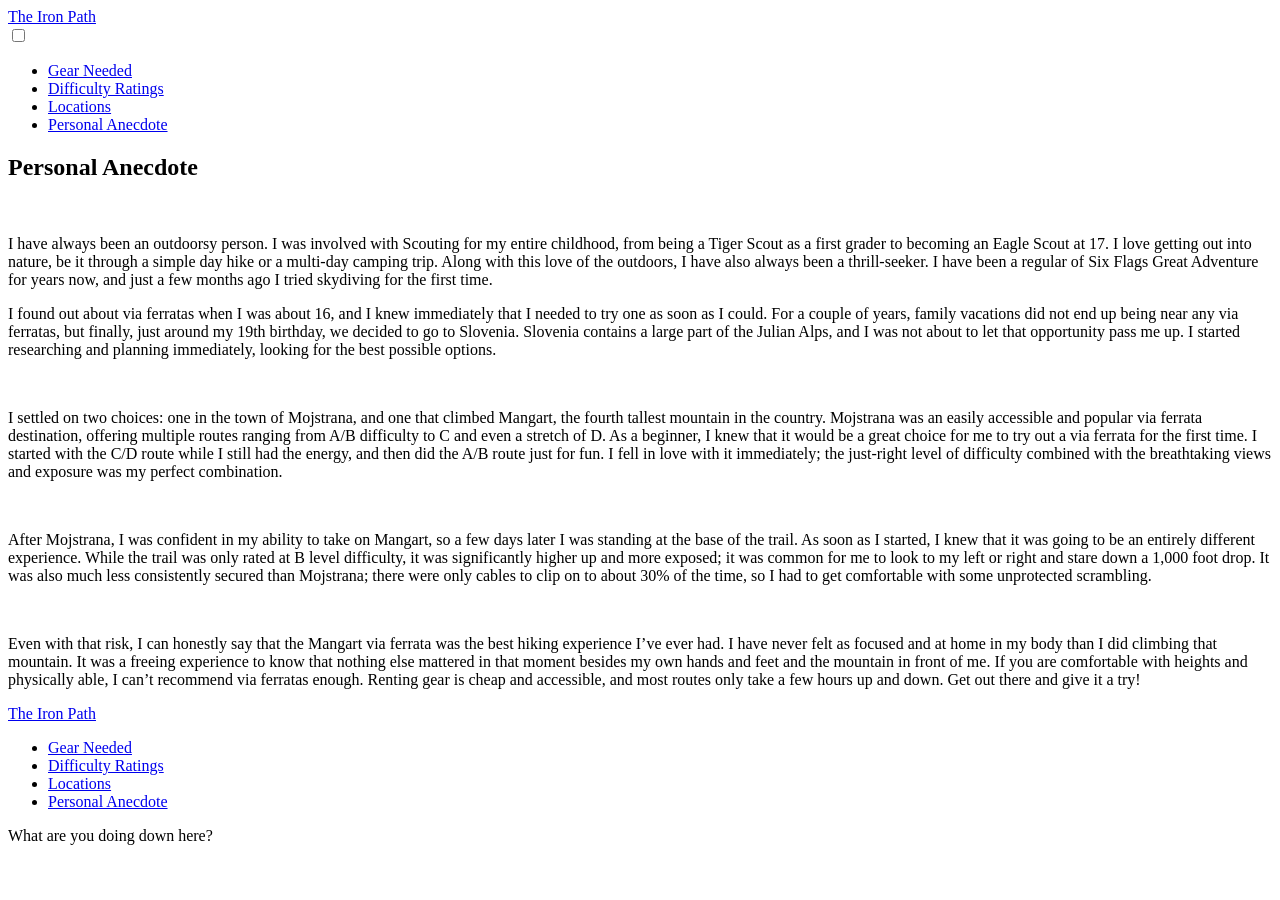
==== anecdote.html @ f0d3628f "Changed Class names to BEM Removed unnecessary id attributes and changed all class names to BEM." ====
<!doctype html>
<html lang="en">
  <head>
    <meta charset="utf-8" />
    <meta name="viewport" content="width=device-width,initial-scale=1" />
    <title>Personal Anecdote</title>

    <!-- Normalize -->
    <link rel="stylesheet" href="css/normalize.css" />

    <!-- Main Stylesheet -->
    <link rel="stylesheet" href="css/main.css" />
  </head>
</html>
<body>
    <!-- Header -->
    <header class="header">
      <!-- Home Anchor -->
      <div class="header__brand">
        <a class="header__brand__logo" href="index.html">The Iron Path</a>
      </div>

      <!-- Hamburger dropdown -->
      <nav class="header__nav" aria-label="header-menu">
        <input
          type="checkbox"
          id="hamburger-toggle"
          class="header__nav__toggle-input"
        />

        <ul class="header__nav__links header__nav__links--hamburger">
          <li><a class="header__nav__link header__nav__link--light" href="gear.html">Gear Needed</a></li>
          <li><a class="header__nav__link header__nav__link--light" href="difficulty.html">Difficulty Ratings</a></li>
          <li><a class="header__nav__link header__nav__link--light" href="locations.html">Locations</a></li>
          <li><a class="header__nav__link header__nav__link--light" href="anecdote.html">Personal Anecdote</a></li>
        </ul>

        <label for="hamburger-toggle" class="header__nav__toggle-button"></label>
      </nav>
    </header>
    <!-- End Header -->

    <!-- Main Home Content -->
    <main>
      <!-- Introduction -->
      <section class="introduction-anecdote">
        <h1>Personal Anecdote</h1>
        <img src="" alt="" class="introduction-anecdote__image">
        <p>
          I have always been an outdoorsy person. I was involved with Scouting for my entire childhood, from being a Tiger Scout as a first grader to becoming an Eagle Scout at 17. I love getting out into nature, be it through a simple day hike or a multi-day camping trip. Along with this love of the outdoors, I have also always been a thrill-seeker. I have been a regular of Six Flags Great Adventure for years now, and just a few months ago I tried skydiving for the first time.
        </p>
      </section>

      <!-- Anecdote -->
      <section class="anecdote">
        <p>I found out about via ferratas when I was about 16, and I knew immediately that I needed to try one as soon as I could. For a couple of years, family vacations did not end up being near any via ferratas, but finally, just around my 19th birthday, we decided to go to Slovenia. Slovenia contains a large part of the Julian Alps, and I was not about to let that opportunity pass me up. I started researching and planning immediately, looking for the best possible options.</p>

        <div class="anecdote__section">
          <img src="" alt="" class="anecdote__section__image">
          <p>I settled on two choices: one in the town of Mojstrana, and one that climbed Mangart, the fourth tallest mountain in the country. Mojstrana was an easily accessible and popular via ferrata destination, offering multiple routes ranging from A/B difficulty to C and even a stretch of D. As a beginner, I knew that it would be a great choice for me to try out a via ferrata for the first time. I started with the C/D route while I still had the energy, and then did the A/B route just for fun. I fell in love with it immediately; the just-right level of difficulty combined with the breathtaking views and exposure was my perfect combination.</p>
        </div>

        <div class="anecdote__section">
          <img src="" alt="" class="anecdote__section__image">
          <p>After Mojstrana, I was confident in my ability to take on Mangart, so a few days later I was standing at the base of the trail. As soon as I started, I knew that it was going to be an entirely different experience. While the trail was only rated at B level difficulty, it was significantly higher up and more exposed; it was common for me to look to my left or right and stare down a 1,000 foot drop. It was also much less consistently secured than Mojstrana; there were only cables to clip on to about 30% of the time, so I had to get comfortable with some unprotected scrambling.</p>
        </div>

        <div class="anecdote__section">
          <img src="" alt="" class="anecdote__section__image">
          <p>Even with that risk, I can honestly say that the Mangart via ferrata was the best hiking experience I’ve ever had. I have never felt as focused and at home in my body than I did climbing that mountain. It was a freeing experience to know that nothing else mattered in that moment besides my own hands and feet and the mountain in front of me. If you are comfortable with heights and physically able, I can’t recommend via ferratas enough. Renting gear is cheap and accessible, and most routes only take a few hours up and down. Get out there and give it a try!</p>
        </div>
      </section>
    </main>

    <!-- Footer -->
    <footer class="footer">
      <div class="footer__left">
        <!-- Home Anchor -->
        <div class="footer__brand">
          <a class="footer__brand__logo" href="index.html">The Iron Path</a>
        </div>
      </div>

      <div class="footer__right">
        <!-- Footer navigation -->
        <nav class="footer__nav" aria-label="footer-menu">
          <ul class="footer__nav__links">
            <li><a class="footer__nav__link footer__nav__link--light" href="gear.html">Gear Needed</a></li>
            <li><a class="footer__nav__link footer__nav__link--light" href="difficulty.html">Difficulty Ratings</a></li>
            <li><a class="footer__nav__link footer__nav__link--light" href="locations.html">Locations</a></li>
            <li><a class="footer__nav__link footer__nav__link--light" href="anecdote.html">Personal Anecdote</a></li>
          </ul>
        </nav>
      </div>

      <div class="footer__easteregg">
        <p class="footer__easteregg--text">What are you doing down here?</p>
      </div>
    </footer>
    <!-- End Footer -->
  </body>
</html>
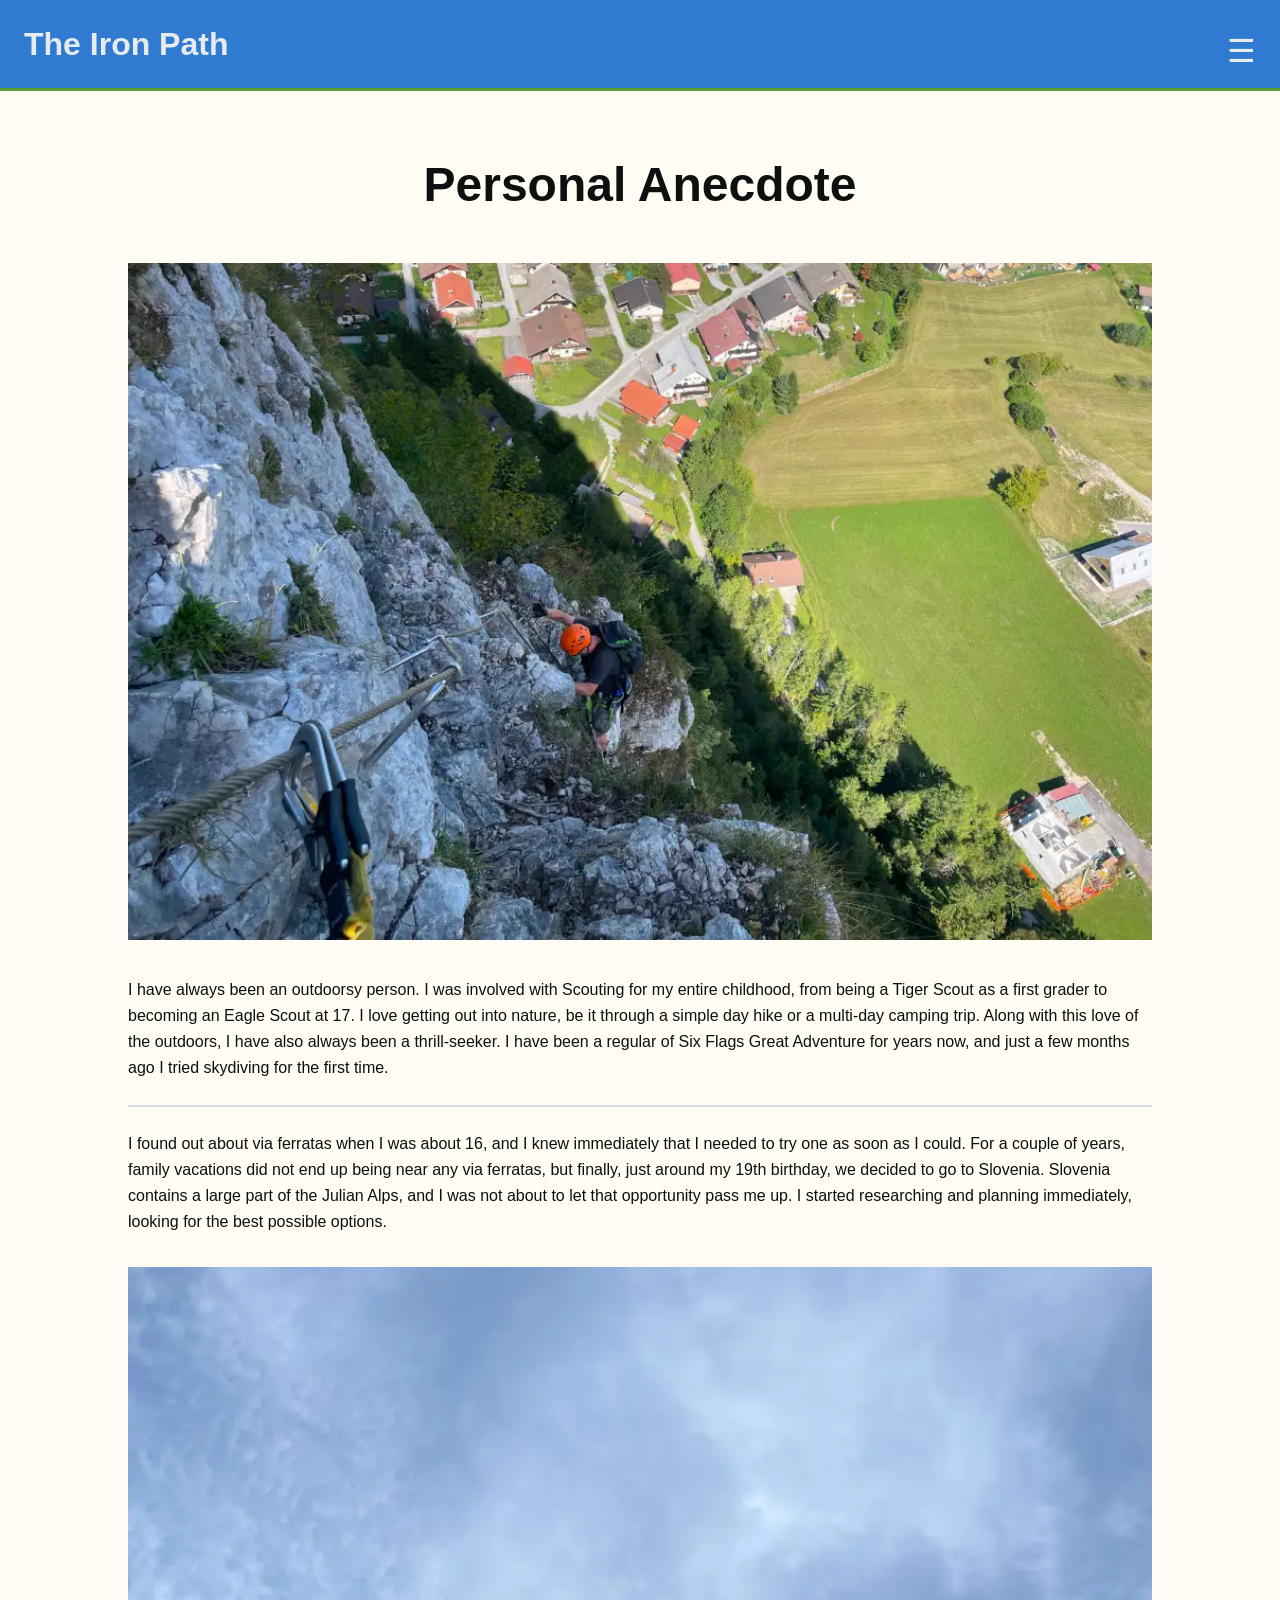
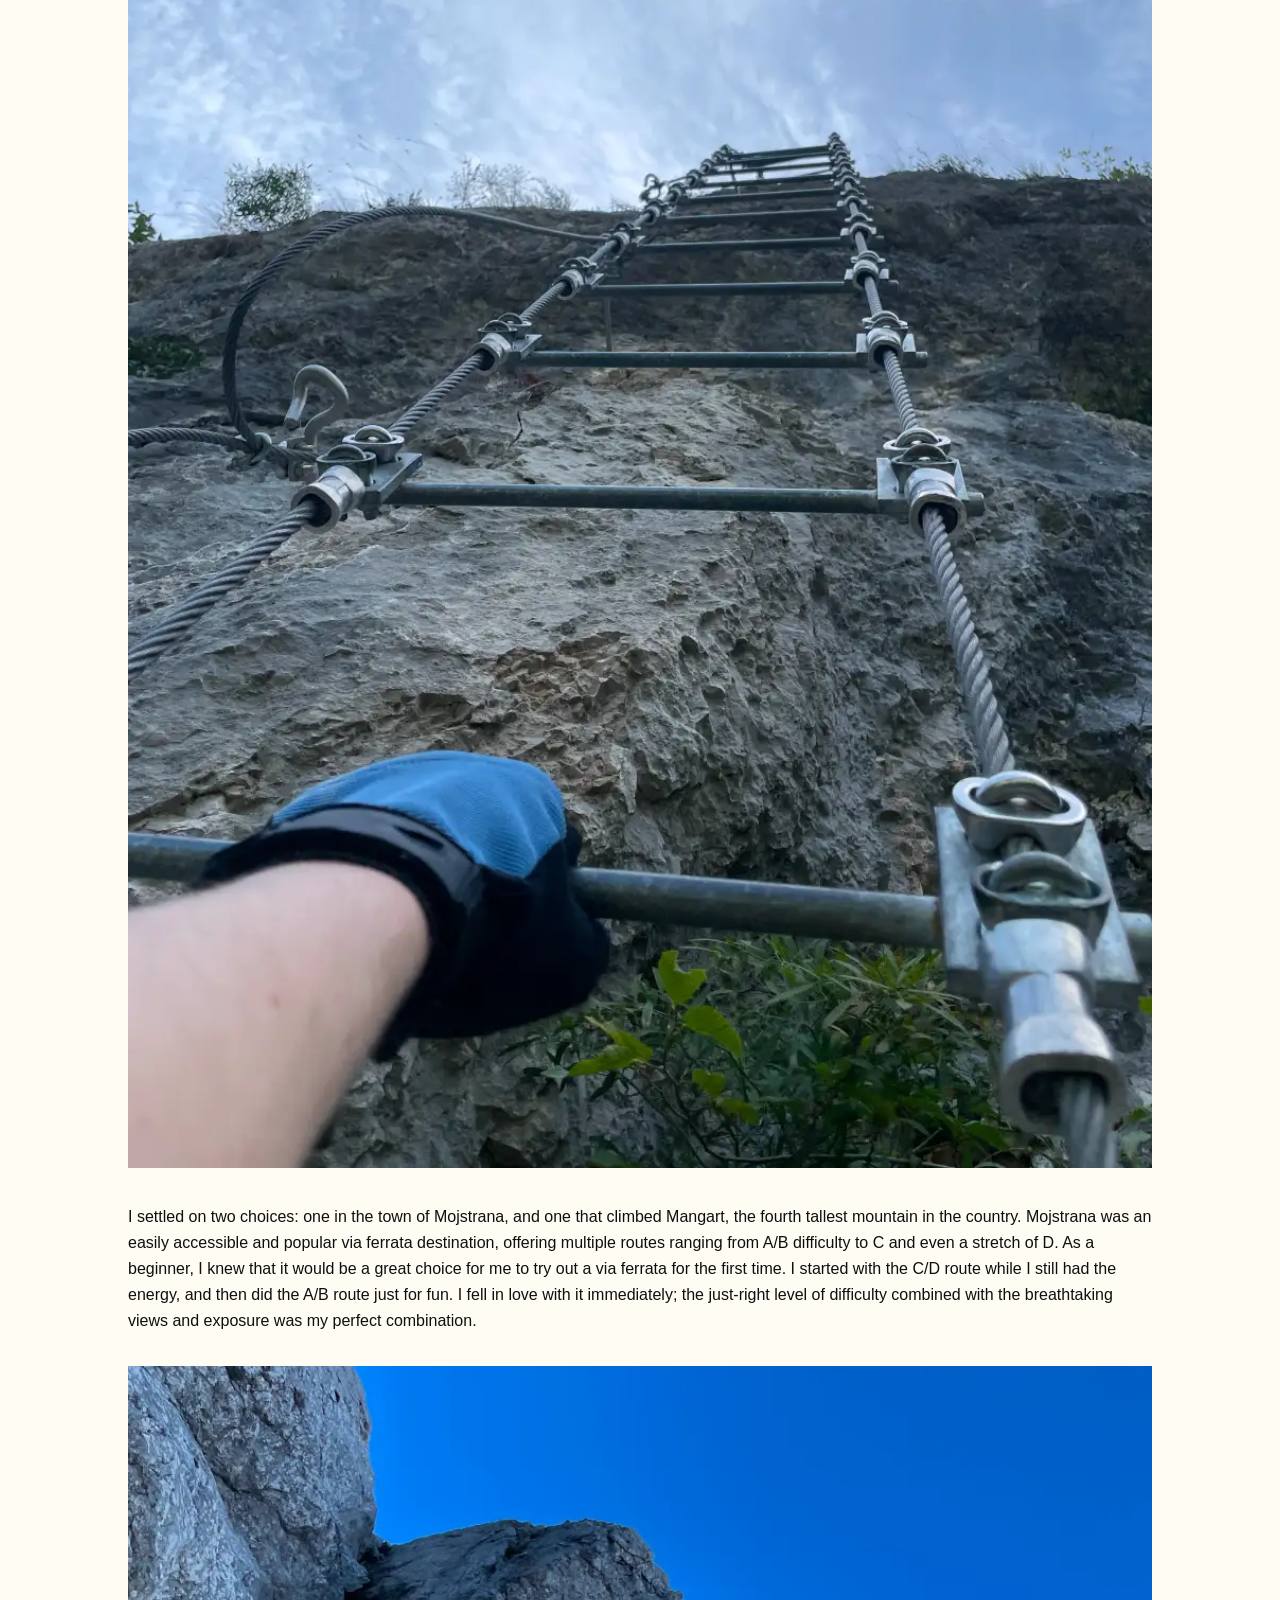
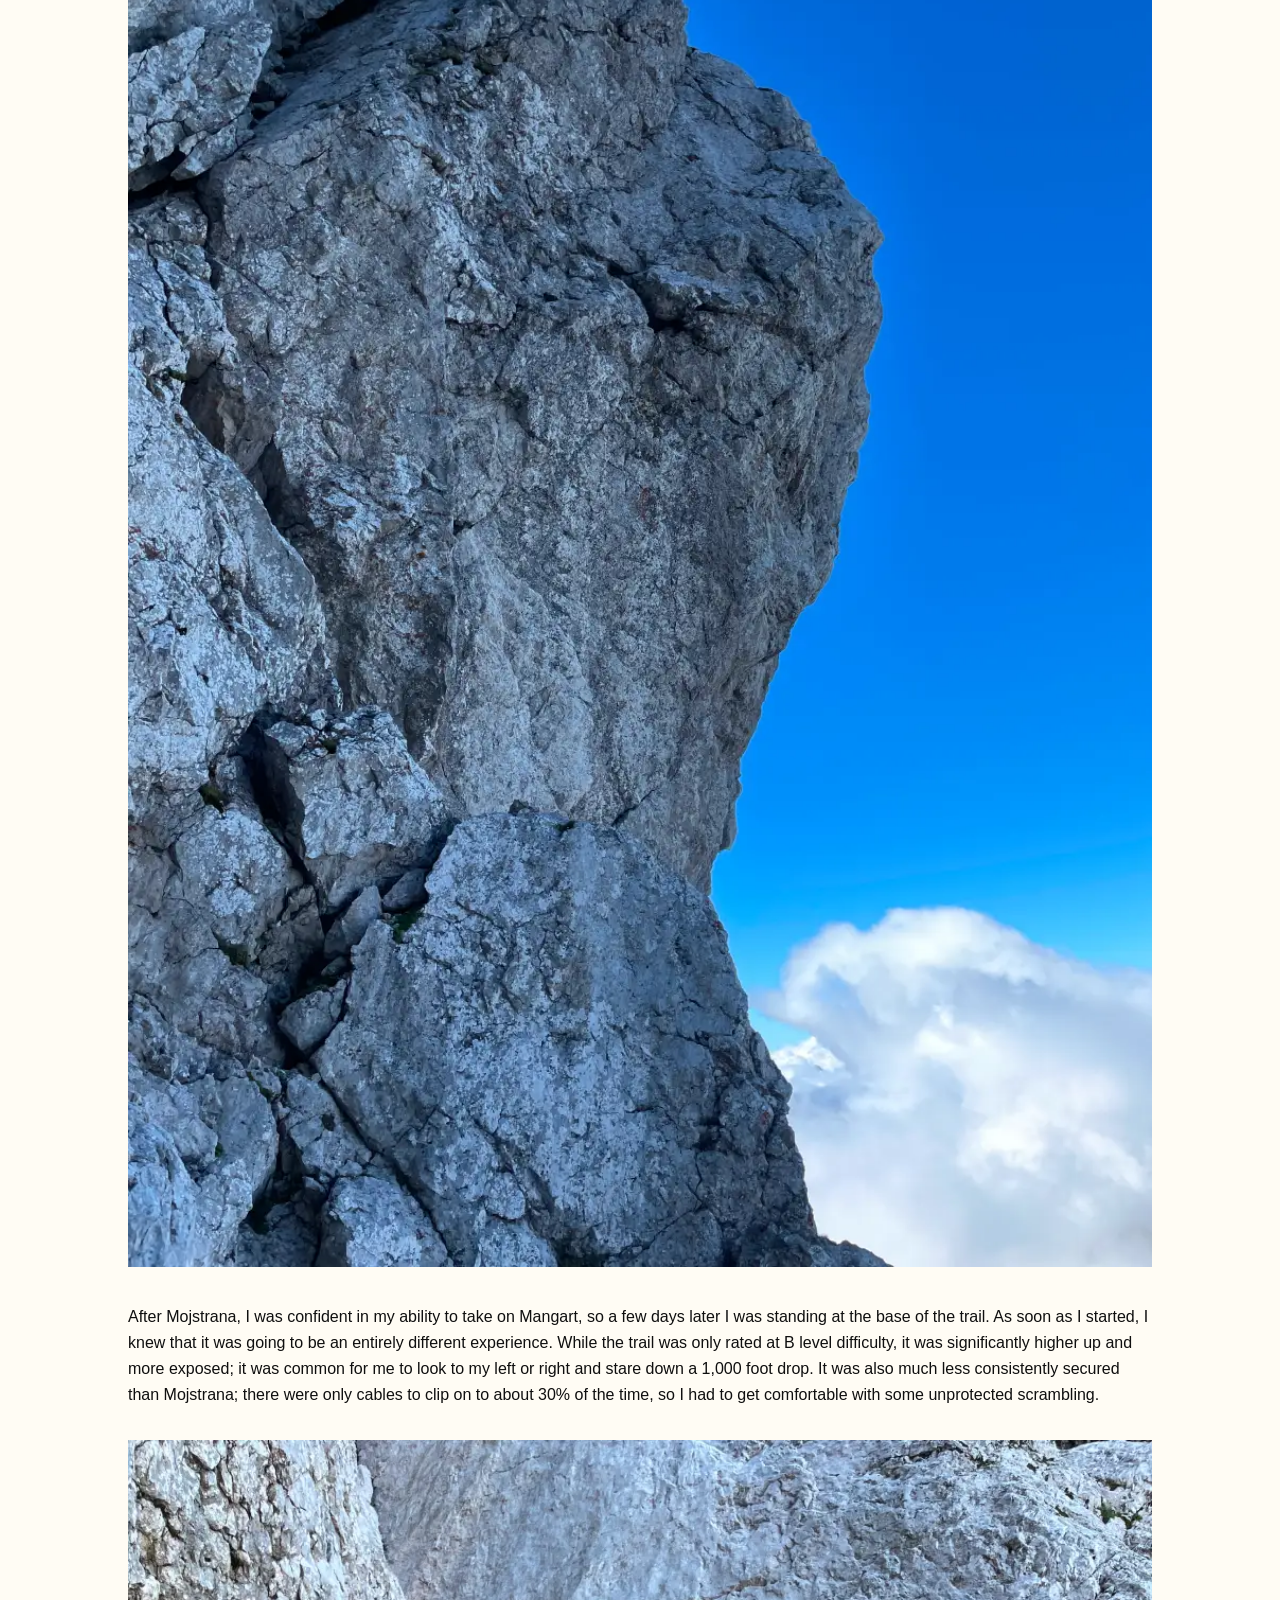
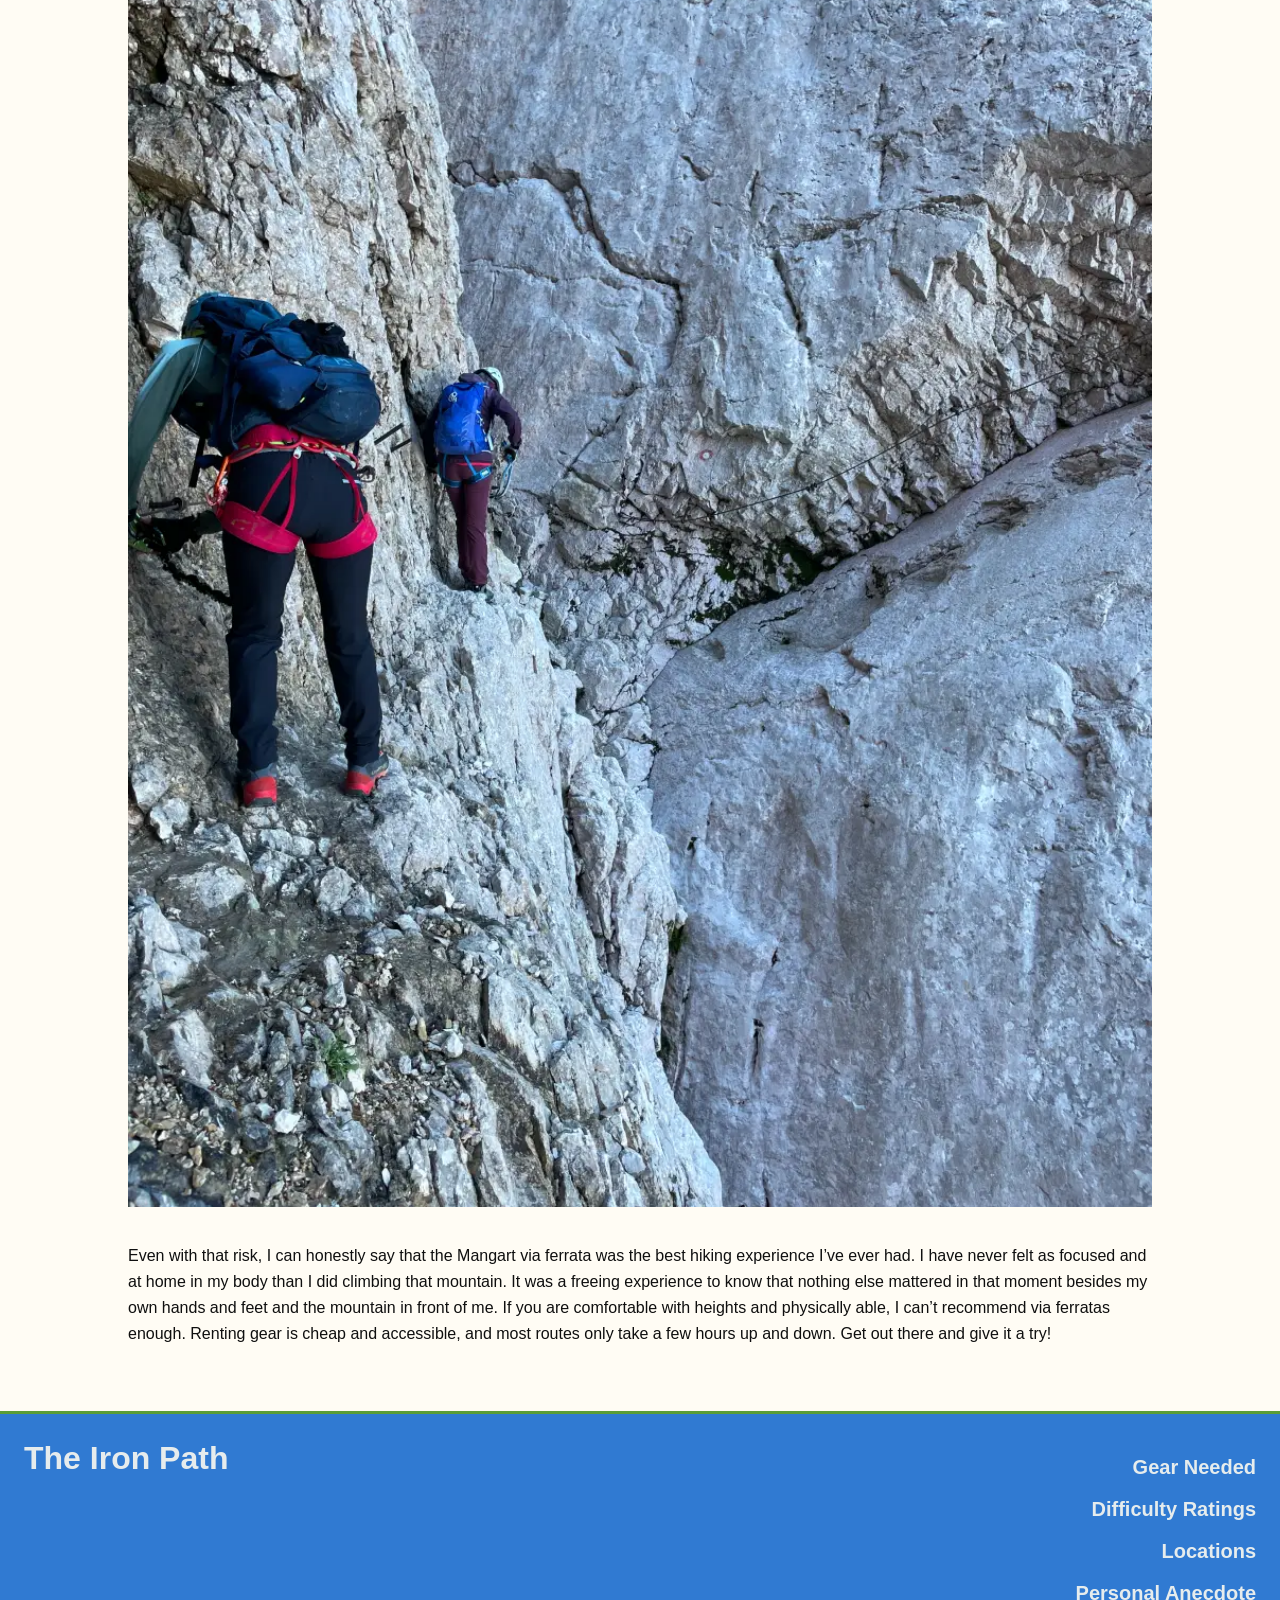
==== commit b1f636ca: "Styled and Added Images to Personal Anecdote Page Added all images and styling to personal anecdote " ====
--- a/anecdote.html
+++ b/anecdote.html
@@ -12,7 +12,7 @@
     <link rel="stylesheet" href="css/main.css" />
   </head>
 </html>
-<body>
+  <body>
     <!-- Header -->
     <header class="header">
       <!-- Home Anchor -->
@@ -27,15 +27,14 @@
           id="hamburger-toggle"
           class="header__nav__toggle-input"
         />
+        <label for="hamburger-toggle" class="header__nav__toggle-button"></label>
 
-        <ul class="header__nav__links header__nav__links--hamburger">
-          <li><a class="header__nav__link header__nav__link--light" href="gear.html">Gear Needed</a></li>
-          <li><a class="header__nav__link header__nav__link--light" href="difficulty.html">Difficulty Ratings</a></li>
-          <li><a class="header__nav__link header__nav__link--light" href="locations.html">Locations</a></li>
-          <li><a class="header__nav__link header__nav__link--light" href="anecdote.html">Personal Anecdote</a></li>
+        <ul class="header__nav__links nav__links">
+          <li><a class="header__nav__link nav__link" href="gear.html">Gear Needed</a></li>
+          <li><a class="header__nav__link nav__link" href="difficulty.html">Difficulty Ratings</a></li>
+          <li><a class="header__nav__link nav__link" href="locations.html">Locations</a></li>
+          <li><a class="header__nav__link nav__link" href="anecdote.html">Personal Anecdote</a></li>
         </ul>
-
-        <label for="hamburger-toggle" class="header__nav__toggle-button"></label>
       </nav>
     </header>
     <!-- End Header -->
@@ -45,7 +44,7 @@
       <!-- Introduction -->
       <section class="introduction-anecdote">
         <h1>Personal Anecdote</h1>
-        <img src="" alt="" class="introduction-anecdote__image">
+        <img src="images/anecdote/anecdote-1-mobile.webp" alt="Top-down view of a man scrambling up a via ferrata" class="introduction-anecdote__image">
         <p>
           I have always been an outdoorsy person. I was involved with Scouting for my entire childhood, from being a Tiger Scout as a first grader to becoming an Eagle Scout at 17. I love getting out into nature, be it through a simple day hike or a multi-day camping trip. Along with this love of the outdoors, I have also always been a thrill-seeker. I have been a regular of Six Flags Great Adventure for years now, and just a few months ago I tried skydiving for the first time.
         </p>
@@ -56,17 +55,17 @@
         <p>I found out about via ferratas when I was about 16, and I knew immediately that I needed to try one as soon as I could. For a couple of years, family vacations did not end up being near any via ferratas, but finally, just around my 19th birthday, we decided to go to Slovenia. Slovenia contains a large part of the Julian Alps, and I was not about to let that opportunity pass me up. I started researching and planning immediately, looking for the best possible options.</p>
 
         <div class="anecdote__section">
-          <img src="" alt="" class="anecdote__section__image">
+          <img src="images/anecdote/anecdote-2-mobile.webp" alt="POV view looking up a ladder on a cliff" class="anecdote__section__image">
           <p>I settled on two choices: one in the town of Mojstrana, and one that climbed Mangart, the fourth tallest mountain in the country. Mojstrana was an easily accessible and popular via ferrata destination, offering multiple routes ranging from A/B difficulty to C and even a stretch of D. As a beginner, I knew that it would be a great choice for me to try out a via ferrata for the first time. I started with the C/D route while I still had the energy, and then did the A/B route just for fun. I fell in love with it immediately; the just-right level of difficulty combined with the breathtaking views and exposure was my perfect combination.</p>
         </div>
 
         <div class="anecdote__section">
-          <img src="" alt="" class="anecdote__section__image">
+          <img src="images/anecdote/anecdote-3-mobile.webp" alt="Side view of large monolith rock feature" class="anecdote__section__image">
           <p>After Mojstrana, I was confident in my ability to take on Mangart, so a few days later I was standing at the base of the trail. As soon as I started, I knew that it was going to be an entirely different experience. While the trail was only rated at B level difficulty, it was significantly higher up and more exposed; it was common for me to look to my left or right and stare down a 1,000 foot drop. It was also much less consistently secured than Mojstrana; there were only cables to clip on to about 30% of the time, so I had to get comfortable with some unprotected scrambling.</p>
         </div>
 
         <div class="anecdote__section">
-          <img src="" alt="" class="anecdote__section__image">
+          <img src="images/anecdote/anecdote-4-mobile.webp" alt="Two climbers traversing a narrow ledge" class="anecdote__section__image">
           <p>Even with that risk, I can honestly say that the Mangart via ferrata was the best hiking experience I’ve ever had. I have never felt as focused and at home in my body than I did climbing that mountain. It was a freeing experience to know that nothing else mattered in that moment besides my own hands and feet and the mountain in front of me. If you are comfortable with heights and physically able, I can’t recommend via ferratas enough. Renting gear is cheap and accessible, and most routes only take a few hours up and down. Get out there and give it a try!</p>
         </div>
       </section>
@@ -84,17 +83,13 @@
       <div class="footer__right">
         <!-- Footer navigation -->
         <nav class="footer__nav" aria-label="footer-menu">
-          <ul class="footer__nav__links">
-            <li><a class="footer__nav__link footer__nav__link--light" href="gear.html">Gear Needed</a></li>
-            <li><a class="footer__nav__link footer__nav__link--light" href="difficulty.html">Difficulty Ratings</a></li>
-            <li><a class="footer__nav__link footer__nav__link--light" href="locations.html">Locations</a></li>
-            <li><a class="footer__nav__link footer__nav__link--light" href="anecdote.html">Personal Anecdote</a></li>
+          <ul class="footer__nav__links nav__links">
+            <li><a class="footer__nav__link nav__link" href="gear.html">Gear Needed</a></li>
+            <li><a class="footer__nav__link nav__link" href="difficulty.html">Difficulty Ratings</a></li>
+            <li><a class="footer__nav__link nav__link" href="locations.html">Locations</a></li>
+            <li><a class="footer__nav__link nav__link" href="anecdote.html">Personal Anecdote</a></li>
           </ul>
         </nav>
-      </div>
-
-      <div class="footer__easteregg">
-        <p class="footer__easteregg--text">What are you doing down here?</p>
       </div>
     </footer>
     <!-- End Footer -->
--- a/css/main.css
+++ b/css/main.css
@@ -0,0 +1,647 @@
+/**/
+/**/
+/**/
+/**/
+/* ============= TABLE OF CONTENTS ============= */
+/* 01. CSS VARIABLES (COLORS, SPACING, SIZING) */
+/* 02. FONT FACES */
+/* 03. BASE STYLES (BODY, MAIN, LAYOUT) */
+/* 04. TYPOGRAPHY (HEADINGS, TEXT, LABELS) */
+/* 05. BUTTONS AND INTERACTIVE ELEMENTS */
+/* 06. HEADER AND FOOTER */
+/* 07. HOME PAGE ELEMENTS */
+/* 08. GEAR PAGE ELEMENTS */
+/* 09. DIFFICULTY PAGE ELEMENTS */
+/* 10. LOCATIONS PAGE ELEMENTS */
+/* 11. ANECDOTE PAGE ELEMENTS */
+/* 12. HELPERS */
+/* 13. JS STATES */
+/**/
+
+/* ============= CSS VARIABLES (COLORS, SPACING, SIZING) ============= */
+:root {
+  /* COLORS */
+  --color-warm-off-white: #fffcf4;
+  --color-cool-off-white: #e6eced;
+  --color-off-black: #0f0f0f;
+  --color-dark-grey: #1a1f28;
+  --color-mid-blue-dark: #307ad2;
+  --color-mid-blue-light: #4c91e9;
+  --color-light-blue-dark: #4f91d7;
+  --color-light-blue-light: #66a0e3;
+  --color-green-dark: #5a9d37;
+  --color-green-light: #5bc755;
+  --color-grey-dark: #7c8493;
+  --color-grey-light: #9ca3af;
+  --color-light-grey-dark: #d4d9e4;
+  --color-light-grey-light: #cbd1dd;
+
+  --color-background: var(--color-warm-off-white);
+  --color-text-primary: var(--color-off-black);
+  --color-text-secondary: var(--color-cool-off-white);
+  --color-accent-1: var(--color-mid-blue-dark);
+  --color-accent-1-light: var(--color-light-blue-dark);
+  --color-accent-2: var(--color-green-dark);
+  --color-accent-3: var(--color-grey-dark);
+  --color-accent-3-light: var(--color-light-grey-dark);
+
+  /* FONT FAMILIES */
+  --font-family-body: "Aleo", sans-serif;
+  --font-family-headings: "Montserrat", sans-serif;
+
+  /* FONT SIZES*/
+  --font-xsm: 0.75rem;
+  --font-sm: 0.875rem;
+  --font-med: 1rem;
+  --font-lrg: 1.25rem;
+  --font-xlrg: 1.5rem;
+  --font-2xlrg: 2rem;
+  --font-3xlrg: 2.5rem;
+
+  /* SPACING SYSTEM*/
+  --space-2xsm: 0.25rem;
+  --space-xsm: 0.5rem;
+  --space-sm: 0.75rem;
+  --space-med: 1rem;
+  --space-lrg: 1.5rem;
+  --space-xlrg: 2rem;
+  --space-2xlrg: 3rem;
+  --space-section: 4rem;
+
+  /* BORDER RADIUS (rounded corners) */
+  --radius-sm: 0.25rem;
+  --radius-med: 0.5rem;
+  --radius-lrg: 0.75rem;
+  --radius-xlrg: 1rem;
+
+  /* BORDER WIDTHS */
+  --border-thin: 1px;
+  --border-med: 2px;
+  --border-thick: 3px;
+
+  /* COMPONENT SIZING */
+  --layout-max-width: 80vw;
+  --width-nav-min: 128px;
+  --width-hamburger-min: 200px;
+  --hero-height-mobile: 570px;
+  --hero-height-tablet: 620px;
+  --hero-height-desktop: 700px;
+  --learn-more__tile-min-height: 280px;
+}
+
+/* ============= FONT FACES ============= */
+@font-face {
+  font-family: "Aleo";
+  src: url("../fonts/Aleo/Aleo-VariableFont_wght.ttf") format("truetype");
+  font-weight: 100 900;
+}
+
+@font-face {
+  font-family: "Montserrat";
+  src: url("../fonts/Montserrat/Montserrat-VariableFont_wght.ttf")
+    format("truetype");
+  font-weight: 100 900;
+}
+
+/* ============= BASE STYLES (BODY, MAIN, LAYOUT) ============= */
+*,
+*::before,
+*::after {
+  box-sizing: border-box;
+}
+
+body {
+  margin: 0;
+  padding: 0;
+
+  overflow-x: hidden;
+
+  background-color: var(--color-background);
+
+  transition: background-color 0.25s ease-in-out;
+}
+
+main {
+  max-width: var(--layout-max-width);
+  margin: 0 auto;
+}
+
+section {
+  margin-bottom: var(--space-section);
+}
+
+/* ============= TYPOGRAPHY (HEADINGS, TEXT, LABELS) ============= */
+p,
+a,
+label {
+  font-family: var(--font-family-body);
+  font-size: var(--font-med);
+  font-weight: 400;
+  line-height: 1.625rem;
+
+  color: var(--color-text-primary);
+}
+
+h1,
+h2,
+h3,
+h4,
+h5,
+h6 {
+  font-family: var(--font-family-headings);
+  line-height: 1.25;
+  text-align: center;
+
+  color: var(--color-text-primary);
+}
+
+h1 {
+  font-size: 3rem;
+  margin-top: var(--space-section);
+  margin-bottom: var(--space-2xlrg);
+}
+
+h2 {
+  font-size: 2rem;
+  margin-bottom: var(--space-xlrg);
+  padding-bottom: var(--space-xsm);
+}
+
+h3 {
+  font-size: 1.5rem;
+  margin-bottom: var(--space-sm);
+  padding-bottom: var(--space-2xsm);
+}
+
+p {
+  margin-bottom: 0;
+}
+
+.header__brand__logo,
+.footer__brand__logo {
+  font-size: var(--font-2xlrg);
+  line-height: 1.25;
+  font-weight: 900;
+  text-decoration: none;
+}
+
+.header__brand__logo,
+.footer__nav__link {
+  white-space: nowrap;
+}
+
+.footer__nav__link,
+.header__nav__link {
+  font-weight: 600;
+  font-size: var(--font-lrg);
+}
+
+.underline-green {
+  border-bottom: var(--border-med) solid var(--color-accent-2);
+}
+.underline-blue {
+  border-bottom: var(--border-med) solid var(--color-accent-1);
+}
+
+.learn-more__tile__arrow__icon {
+  font-size: var(--font-2xlrg);
+  color: var(--color-text-secondary);
+}
+
+/* ============= BUTTONS AND INTERACTIVE ELEMENTS ============= */
+
+/* ============= HEADER AND FOOTER ============= */
+
+header,
+footer {
+  background-color: var(--color-accent-1);
+
+  a,
+  li,
+  p {
+    color: var(--color-text-secondary);
+  }
+
+  li {
+    text-align: right;
+    list-style: none;
+  }
+
+  a {
+    text-decoration: none;
+  }
+}
+
+header {
+  display: flex;
+  flex-direction: row;
+  justify-content: space-between;
+  height: fit-content;
+  padding: var(--space-lrg);
+  position: relative;
+
+  border-bottom: var(--border-thick) solid var(--color-accent-2);
+}
+
+.header__nav__toggle-input {
+  display: none;
+}
+
+.header__nav__toggle-button {
+  cursor: pointer;
+  font-size: var(--font-2xlrg);
+  color: var(--color-text-secondary);
+}
+
+.header__nav__toggle-button::before {
+  content: "☰";
+}
+
+.header__nav__toggle-input:checked + .header__nav__toggle-button::before {
+  content: "✕";
+}
+
+.header__nav__links {
+  position: absolute;
+  z-index: 1000;
+  top: 100%;
+  right: 0;
+
+  margin: 0;
+
+  background-color: var(--color-accent-1);
+
+  padding: var(--space-xlrg) var(--space-lrg) var(--space-xlrg)
+    var(--space-2xlrg);
+
+  opacity: 0;
+  visibility: hidden;
+  pointer-events: none;
+
+  transition: 0.25s ease;
+}
+
+.header__nav__toggle-input:checked ~ .header__nav__links {
+  opacity: 1;
+  visibility: visible;
+  pointer-events: auto;
+}
+
+.header__nav {
+  width: 100%;
+  display: flex;
+  justify-content: flex-end;
+  align-items: flex-end;
+}
+
+footer {
+  display: flex;
+  justify-content: space-between;
+  height: fit-content;
+  padding: var(--space-lrg);
+
+  border-top: var(--border-thick) solid var(--color-accent-2);
+}
+
+.footer__nav__links,
+.header__nav__links {
+  display: flex;
+  flex-direction: column;
+  gap: var(--space-med);
+}
+
+/* ============= HOME PAGE ELEMENTS ============= */
+
+/* Hero Section */
+.hero {
+  position: relative;
+  z-index: 100;
+
+  background-image: url(../images/index/hero-mobile.webp);
+  background-size: cover;
+  background-position: center;
+  background-repeat: no-repeat;
+
+  width: 100vw;
+  min-height: var(--hero-height-mobile);
+
+  display: flex;
+  justify-content: center;
+
+  padding: var(--space-xlrg) var(--space-med);
+}
+
+.hero__text {
+  text-shadow: 2px 2px 4px rgba(0, 0, 0, 0.5);
+
+  h1,
+  h3 {
+    color: var(--color-text-secondary);
+  }
+
+  h1 {
+    margin-top: 0;
+    margin-bottom: var(--space-sm);
+  }
+}
+
+/* Introduction Images */
+.introduction-home__text {
+  margin-bottom: var(--space-xlrg);
+}
+
+.introduction-home__images {
+  display: grid;
+  grid-template-columns: repeat(2, auto);
+  grid-template-rows: repeat(2, auto);
+  gap: var(--space-med);
+}
+
+.introduction-home__image {
+  width: 100%;
+  height: 100%;
+  object-fit: cover;
+}
+
+.introduction-home__image--tall {
+  grid-row: span 2;
+}
+
+.introduction-home__image--square {
+  aspect-ratio: 1 / 1;
+}
+
+/* Learn More Tiles */
+.learn-more__grid {
+  display: grid;
+  grid-template-rows: repeat(4, auto);
+  gap: var(--space-xlrg);
+}
+
+.learn-more__tile {
+  display: grid;
+  grid-template-columns: 80% 20%;
+  border-style: solid;
+  border-width: var(--border-med);
+  min-height: var(--learn-more__tile-min-height);
+
+  position: relative;
+  background-size: cover;
+  background-position: center;
+  background-repeat: no-repeat;
+}
+
+.learn-more__tile::before {
+  content: "";
+  position: absolute;
+  inset: 0;
+  background: rgba(255, 252, 244, 0.6);
+}
+
+.learn-more__tile__text {
+  display: flex;
+  flex-direction: column;
+  justify-content: space-between;
+  padding: var(--space-sm);
+  position: relative;
+  z-index: 1;
+
+  h3 {
+    text-align: left;
+  }
+
+  p {
+    font-weight: 700;
+  }
+}
+
+.learn-more__tile__arrow {
+  display: flex;
+  align-items: center;
+  justify-content: center;
+  position: relative;
+  z-index: 1;
+}
+
+.learn-more__tile--gear {
+  background-image: url(../images/index/tile-gear-mobile.webp);
+}
+
+.learn-more__tile--difficulty {
+  background-image: url(../images/index/tile-difficulty-mobile.webp);
+}
+
+.learn-more__tile--locations {
+  background-image: url(../images/index/tile-locations-mobile.webp);
+}
+
+.learn-more__tile--anecdote {
+  background-image: url(../images/index/tile-anecdote-mobile.webp);
+}
+
+/* ============= GEAR PAGE ELEMENTS ============= */
+
+.gear-list {
+  display: flex;
+  flex-direction: column;
+  gap: var(--space-section);
+}
+
+.gear-list__item {
+  display: flex;
+  flex-direction: column;
+  align-items: center;
+  gap: var(--space-lrg);
+
+  h2 {
+    width: 100%;
+    text-align: left;
+    margin-bottom: var(--space-xsm);
+  }
+}
+
+.gear-list__item__image {
+  width: 80%;
+  border-width: var(--border-med);
+  border-style: solid;
+}
+
+.gear-list__item__cost {
+  display: flex;
+  flex-direction: column;
+  align-items: center;
+
+  h3 {
+    width: fit-content;
+  }
+}
+
+.gear-list__item__cost__container {
+  display: grid;
+  grid-template-columns: repeat(2, 1fr);
+  gap: var(--space-lrg);
+}
+
+.gear-list__item__cost__tile {
+  display: flex;
+  flex-direction: column;
+  gap: var(--space-med);
+  padding: var(--space-med) var(--space-lrg);
+  background-color: var(--color-accent-3-light);
+
+  p {
+    text-align: center;
+    font-weight: 600;
+  }
+}
+
+.gear-list__item__price {
+  font-size: var(--font-3xlrg);
+  text-align: center;
+}
+
+/* ============= DIFFICULTY PAGE ELEMENTS ============= */
+
+.difficulty-scale {
+  display: flex;
+  flex-direction: column;
+  gap: var(--space-section);
+}
+
+.difficulty-scale__level {
+  display: flex;
+  flex-direction: column;
+  align-items: center;
+  gap: var(--space-lrg);
+}
+
+.difficulty-scale__level__heading {
+  display: flex;
+  align-items: center;
+  gap: var(--space-lrg);
+  width: 100%;
+
+  h2 {
+    width: 100%;
+    text-align: left;
+    margin-bottom: 0;
+  }
+}
+
+.difficulty-scale__level__heading__letter-tile {
+  display: flex;
+  flex-direction: column;
+  align-items: center;
+  padding: var(--space-xsm) var(--space-sm);
+  background-color: var(--color-accent-1);
+
+  h3 {
+    margin-bottom: var(--space-2xsm);
+    padding: 0;
+    color: var(--color-text-secondary);
+  }
+}
+
+.difficulty-scale__level__heading__letter {
+  background-color: var(--color-accent-1-light);
+
+  h2 {
+    font-size: var(--font-3xlrg);
+    height: fit-content;
+    padding: var(--space-2xsm) var(--space-lrg);
+    font-weight: 800;
+    color: var(--color-text-secondary);
+  }
+}
+
+.difficulty-scale__level__image {
+  width: 100%;
+  border-width: var(--border-med);
+  border-style: solid;
+}
+
+/* ============= LOCATIONS PAGE ELEMENTS ============= */
+
+.locations {
+  display: flex;
+  flex-direction: column;
+  gap: var(--space-section);
+}
+
+.introduction-locations__image,
+.locations__item__image {
+  margin-bottom: var(--space-lrg);
+}
+
+.locations__item h2 {
+  margin-bottom: var(--space-sm);
+}
+
+.introduction-locations__image {
+  width: 100%;
+  border-width: var(--border-thick);
+  border-style: solid;
+}
+.locations__item__image {
+  width: 100%;
+  border-width: var(--border-med);
+  border-style: solid;
+}
+
+/* ============= ANECDOTE PAGE ELEMENTS ============= */
+
+.anecdote {
+  display: flex;
+  flex-direction: column;
+  gap: var(--space-xlrg);
+}
+
+.introduction-anecdote {
+  padding-bottom: var(--space-lrg);
+  border-bottom: var(--border-med) solid var(--color-accent-3-light);
+  margin-bottom: var(--space-lrg);
+}
+
+.introduction-anecdote__image,
+.anecdote__section__image {
+  width: 100%;
+  margin-bottom: var(--space-xlrg);
+}
+
+/* ============= HELPERS ============= */
+
+.fill-dark-blue {
+  background-color: var(--color-accent-1);
+}
+
+.fill-light-blue {
+  background-color: var(--color-accent-1-light);
+}
+
+.fill-green {
+  background-color: var(--color-accent-2);
+}
+
+.fill-grey {
+  background-color: var(--color-accent-3);
+}
+
+.outline-blue {
+  border-color: var(--color-accent-1);
+}
+
+.outline-green {
+  border-color: var(--color-accent-2);
+}
+
+/* ============= JS STATES ============= */
+.darkmode {
+  --color-background: var(--color-dark-grey);
+  --color-text-primary: var(--color-cool-off-white);
+  --color-text-secondary: var(--color-off-black);
+  --color-accent-1: var(--color-mid-blue-light);
+  --color-accent-1-light: var(--color-light-blue-light);
+  --color-accent-2: var(--color-green-light);
+  --color-accent-3: var(--color-grey-light);
+  --color-accent-3-light: var(--color-light-grey-light);
+}
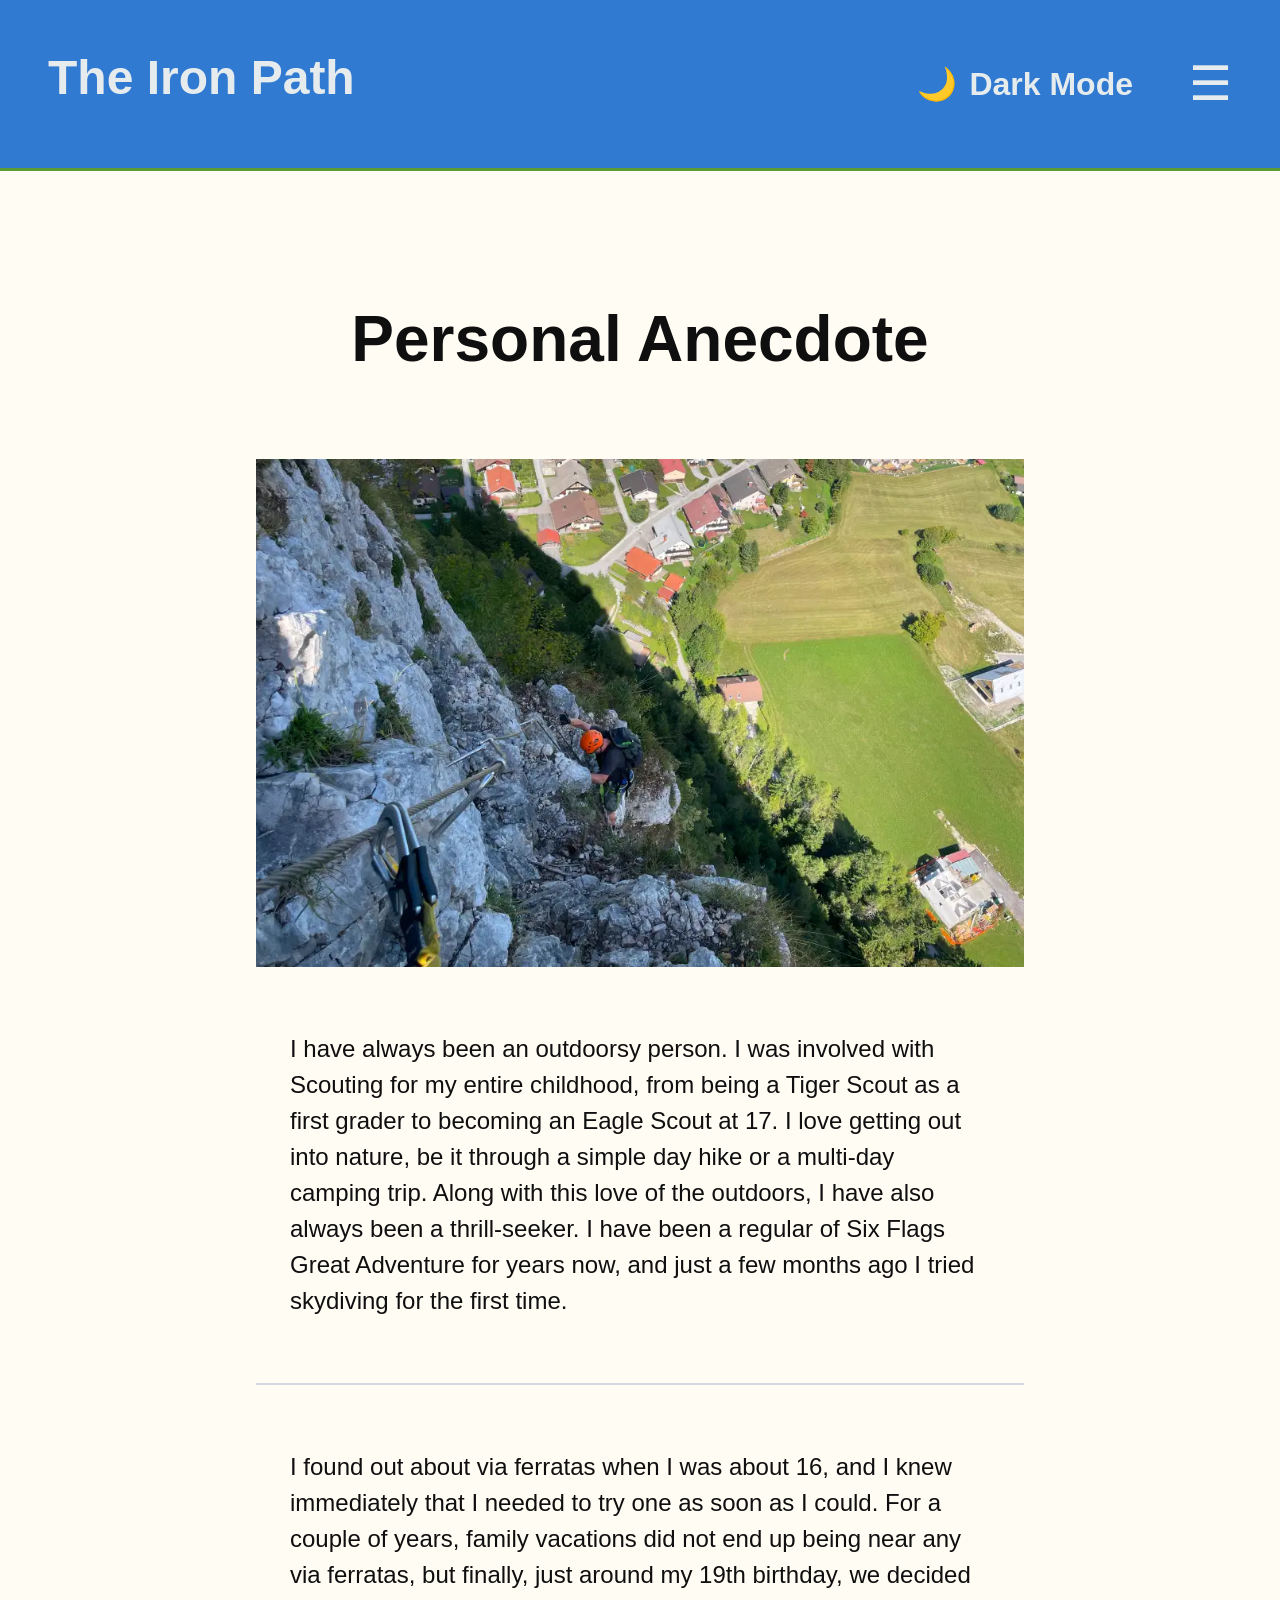
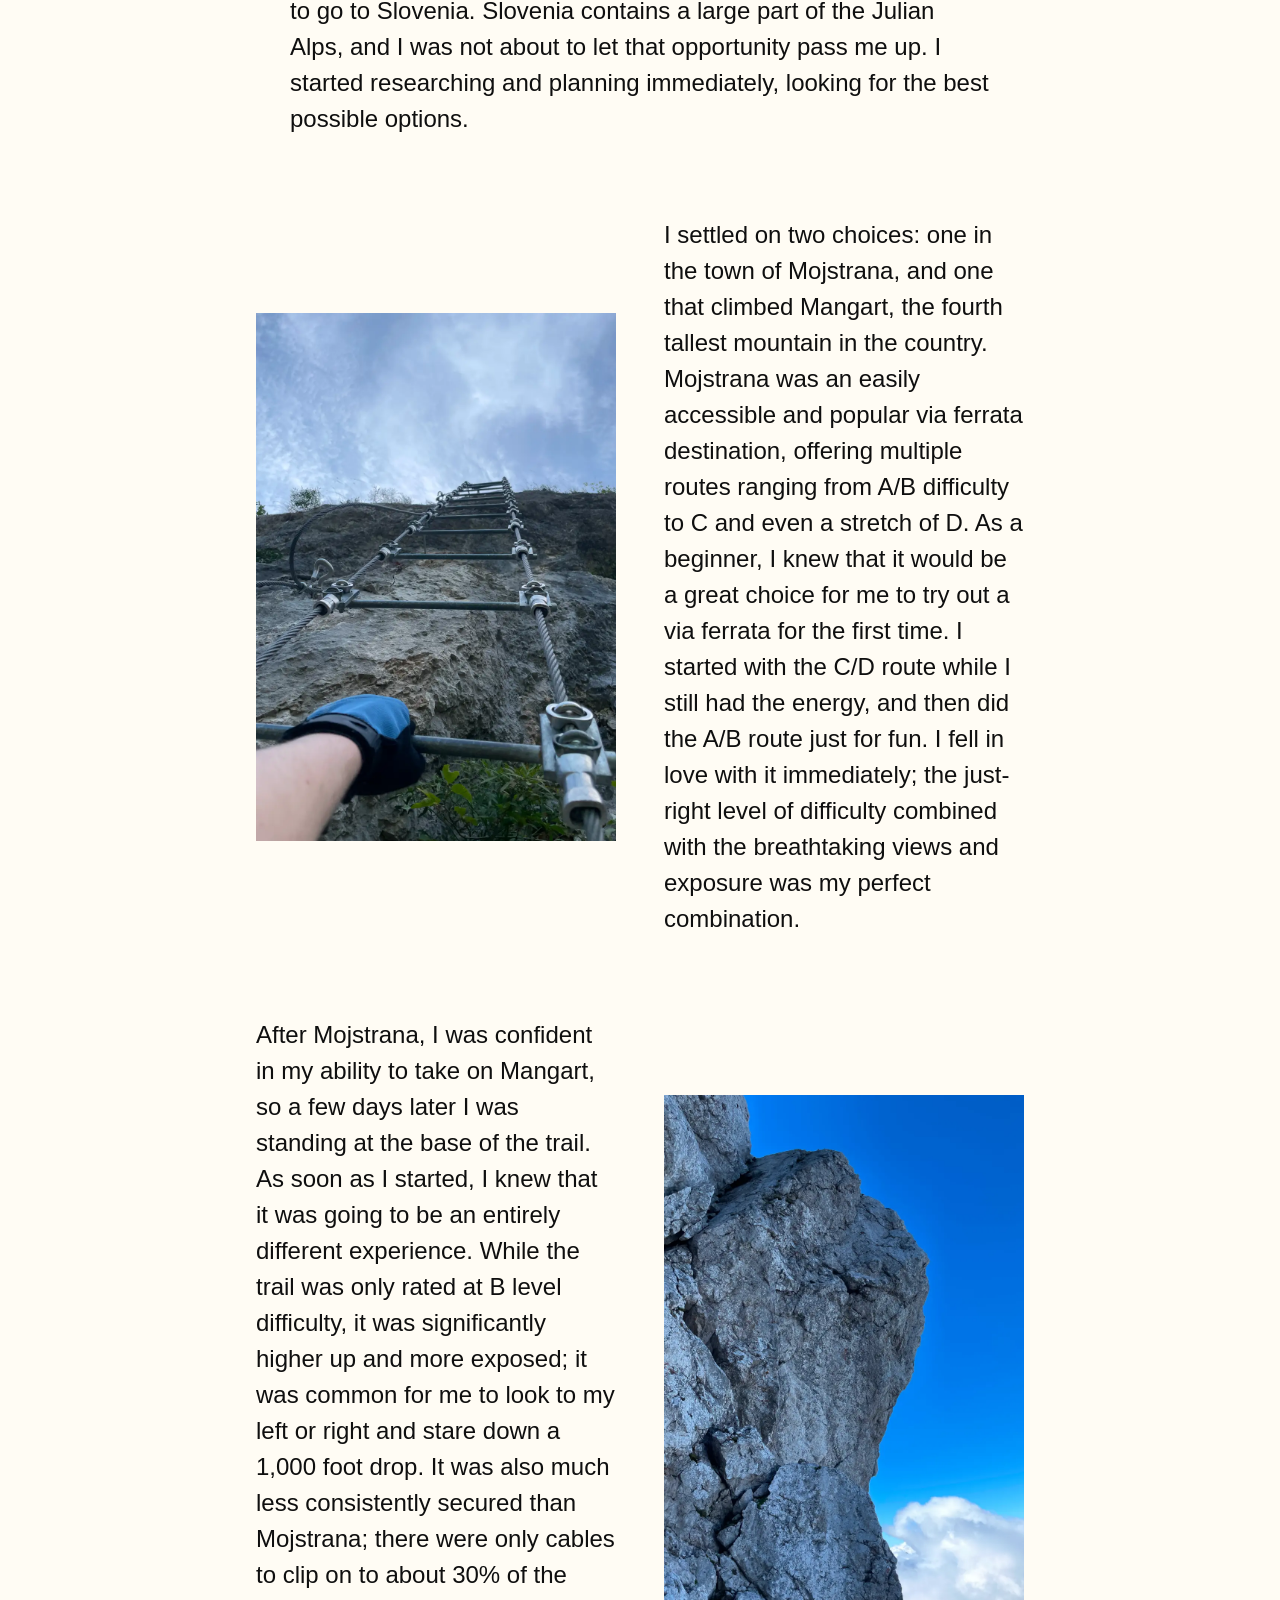
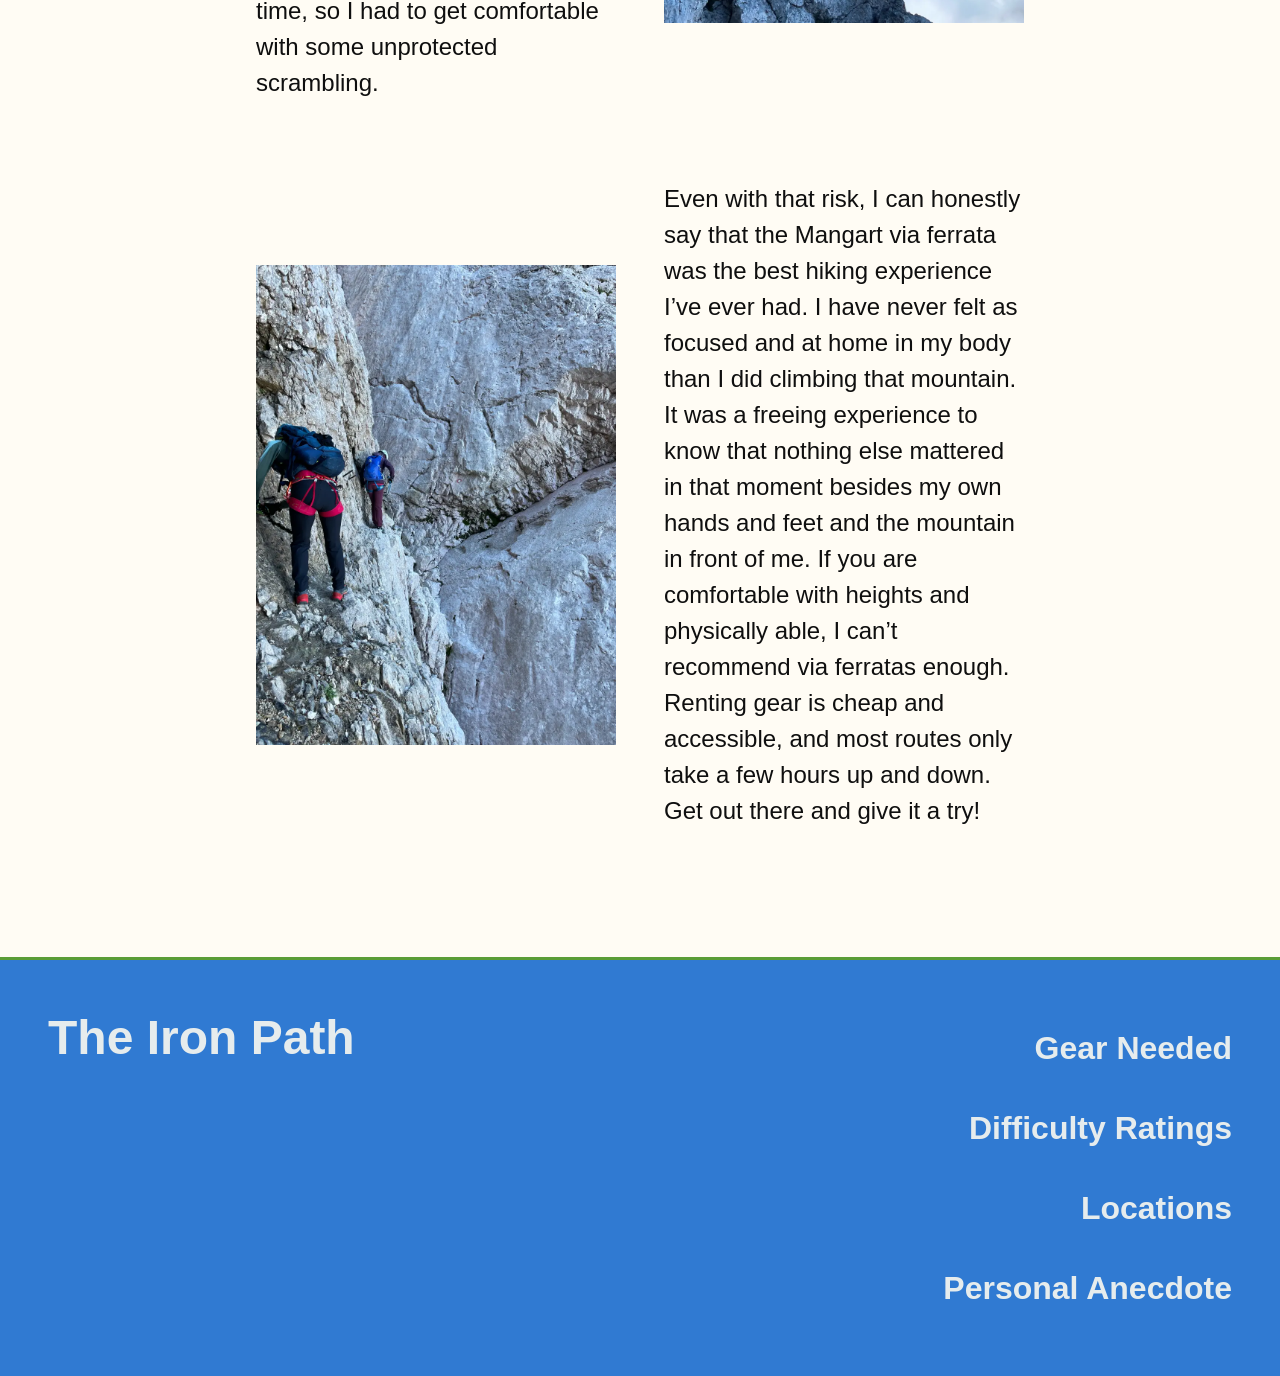
==== commit d2ad56d6: "Added Light/Dark Mode Toggle and Small Tweaks Added a toggle in the header that changes the page fro" ====
--- a/anecdote.html
+++ b/anecdote.html
@@ -22,6 +22,11 @@
 
       <!-- Hamburger dropdown -->
       <nav class="header__nav" aria-label="header-menu">
+        <button id="dark-mode-toggle" class="header__theme-toggle" aria-label="Toggle dark mode">
+          <span id="toggle-icon" class="header__theme-toggle__icon">🌙</span>
+          <span id="toggle-text" class="header__theme-toggle__text">Dark Mode</span>
+        </button>
+
         <input
           type="checkbox"
           id="hamburger-toggle"
@@ -54,17 +59,17 @@
       <section class="anecdote">
         <p>I found out about via ferratas when I was about 16, and I knew immediately that I needed to try one as soon as I could. For a couple of years, family vacations did not end up being near any via ferratas, but finally, just around my 19th birthday, we decided to go to Slovenia. Slovenia contains a large part of the Julian Alps, and I was not about to let that opportunity pass me up. I started researching and planning immediately, looking for the best possible options.</p>
 
-        <div class="anecdote__section">
+        <div class="anecdote__section anecdote__section-1">
           <img src="images/anecdote/anecdote-2-mobile.webp" alt="POV view looking up a ladder on a cliff" class="anecdote__section__image">
           <p>I settled on two choices: one in the town of Mojstrana, and one that climbed Mangart, the fourth tallest mountain in the country. Mojstrana was an easily accessible and popular via ferrata destination, offering multiple routes ranging from A/B difficulty to C and even a stretch of D. As a beginner, I knew that it would be a great choice for me to try out a via ferrata for the first time. I started with the C/D route while I still had the energy, and then did the A/B route just for fun. I fell in love with it immediately; the just-right level of difficulty combined with the breathtaking views and exposure was my perfect combination.</p>
         </div>
 
-        <div class="anecdote__section">
+        <div class="anecdote__section anecdote__section-2">
           <img src="images/anecdote/anecdote-3-mobile.webp" alt="Side view of large monolith rock feature" class="anecdote__section__image">
           <p>After Mojstrana, I was confident in my ability to take on Mangart, so a few days later I was standing at the base of the trail. As soon as I started, I knew that it was going to be an entirely different experience. While the trail was only rated at B level difficulty, it was significantly higher up and more exposed; it was common for me to look to my left or right and stare down a 1,000 foot drop. It was also much less consistently secured than Mojstrana; there were only cables to clip on to about 30% of the time, so I had to get comfortable with some unprotected scrambling.</p>
         </div>
 
-        <div class="anecdote__section">
+        <div class="anecdote__section anecdote__section-3">
           <img src="images/anecdote/anecdote-4-mobile.webp" alt="Two climbers traversing a narrow ledge" class="anecdote__section__image">
           <p>Even with that risk, I can honestly say that the Mangart via ferrata was the best hiking experience I’ve ever had. I have never felt as focused and at home in my body than I did climbing that mountain. It was a freeing experience to know that nothing else mattered in that moment besides my own hands and feet and the mountain in front of me. If you are comfortable with heights and physically able, I can’t recommend via ferratas enough. Renting gear is cheap and accessible, and most routes only take a few hours up and down. Get out there and give it a try!</p>
         </div>
@@ -94,4 +99,5 @@
     </footer>
     <!-- End Footer -->
   </body>
+  <script src="main.js"></script>
 </html>
--- a/css/main.css
+++ b/css/main.css
@@ -37,8 +37,10 @@
   --color-light-grey-light: #cbd1dd;
 
   --color-background: var(--color-warm-off-white);
-  --color-text-primary: var(--color-off-black);
-  --color-text-secondary: var(--color-cool-off-white);
+  --text-on-page: var(--color-off-black);
+  --text-on-header: var(--color-cool-off-white);
+  --text-on-card: var(--color-off-black);
+  --text-light: var(--color-cool-off-white);
   --color-accent-1: var(--color-mid-blue-dark);
   --color-accent-1-light: var(--color-light-blue-dark);
   --color-accent-2: var(--color-green-dark);
@@ -57,6 +59,13 @@
   --font-xlrg: 1.5rem;
   --font-2xlrg: 2rem;
   --font-3xlrg: 2.5rem;
+  --font-line-height: 1.625;
+
+  /* HEADING SIZES*/
+  --heading-3: 1.5rem;
+  --heading-2: 2rem;
+  --heading-1: 3rem;
+  --heading-line-height: 1.25;
 
   /* SPACING SYSTEM*/
   --space-2xsm: 0.25rem;
@@ -66,7 +75,7 @@
   --space-lrg: 1.5rem;
   --space-xlrg: 2rem;
   --space-2xlrg: 3rem;
-  --space-section: 4rem;
+  --space-section: 4.5rem;
 
   /* BORDER RADIUS (rounded corners) */
   --radius-sm: 0.25rem;
@@ -80,13 +89,92 @@
   --border-thick: 3px;
 
   /* COMPONENT SIZING */
-  --layout-max-width: 80vw;
-  --width-nav-min: 128px;
-  --width-hamburger-min: 200px;
-  --hero-height-mobile: 570px;
-  --hero-height-tablet: 620px;
-  --hero-height-desktop: 700px;
+  --layout-width: 80vw;
+  --layout-max-width: 400px;
+  --hero-text-maxwidth: 400px;
+  --hero-height: 570px;
   --learn-more__tile-min-height: 280px;
+}
+
+@media (min-width: 768px) {
+  :root {
+    /* FONT SIZES*/
+    --font-xsm: 0.875rem;
+    --font-sm: 1rem;
+    --font-med: 1.25rem;
+    --font-lrg: 1.5rem;
+    --font-xlrg: 2rem;
+    --font-2xlrg: 2.5rem;
+    --font-3xlrg: 3rem;
+    --font-line-height: 1.5;
+
+    /* HEADING SIZES*/
+    --heading-3: 2rem;
+    --heading-2: 2.75rem;
+    --heading-1: 3.5rem;
+    --heading-line-height: 1.25;
+
+    /* SPACING SYSTEM*/
+    --space-2xsm: 0.5rem;
+    --space-xsm: 0.75rem;
+    --space-sm: 1rem;
+    --space-med: 1.5rem;
+    --space-lrg: 2rem;
+    --space-xlrg: 3rem;
+    --space-2xlrg: 4rem;
+    --space-section: 6rem;
+
+    /* BORDER RADIUS (rounded corners) */
+
+    /* BORDER WIDTHS */
+
+    /* COMPONENT SIZING */
+    --layout-width: 75vw;
+    --layout-max-width: 700px;
+    --hero-text-maxwidth: 600px;
+    --hero-height: 620px;
+  }
+}
+
+@media (min-width: 1200px) {
+  :root {
+    /* FONT SIZES*/
+    --font-xsm: 1rem;
+    --font-sm: 1.25rem;
+    --font-med: 1.5rem;
+    --font-lrg: 2rem;
+    --font-xlrg: 2.5rem;
+    --font-2xlrg: 3rem;
+    --font-3xlrg: 4rem;
+    --font-line-height: 1.5;
+
+    /* HEADING SIZES*/
+    --heading-3: 2.5rem;
+    --heading-2: 3.5rem;
+    --heading-1: 4rem;
+    --heading-line-height: 1.25;
+
+    /* SPACING SYSTEM*/
+    --space-2xsm: 0.75rem;
+    --space-xsm: 1rem;
+    --space-sm: 1.5rem;
+    --space-med: 2rem;
+    --space-lrg: 3rem;
+    --space-xlrg: 4rem;
+    --space-2xlrg: 5rem;
+    --space-section: 8rem;
+
+    /* BORDER RADIUS (rounded corners) */
+
+    /* BORDER WIDTHS */
+
+    /* COMPONENT SIZING */
+    --layout-width: 60vw;
+    --layout-max-width: 1100px;
+    --hero-text-maxwidth: 700px;
+    --hero-height: 700px;
+    --learn-more__tile-min-height: 400px;
+  }
 }
 
 /* ============= FONT FACES ============= */
@@ -122,6 +210,7 @@
 }
 
 main {
+  width: var(--layout-width);
   max-width: var(--layout-max-width);
   margin: 0 auto;
 }
@@ -137,9 +226,17 @@
   font-family: var(--font-family-body);
   font-size: var(--font-med);
   font-weight: 400;
-  line-height: 1.625rem;
-
-  color: var(--color-text-primary);
+  line-height: var(--font-line-height);
+
+  color: var(--text-on-page);
+}
+
+p {
+  max-width: 700px;
+}
+
+a {
+  text-decoration: none;
 }
 
 h1,
@@ -149,26 +246,26 @@
 h5,
 h6 {
   font-family: var(--font-family-headings);
-  line-height: 1.25;
+  line-height: var(--heading-line-height);
   text-align: center;
 
-  color: var(--color-text-primary);
+  color: var(--text-on-page);
 }
 
 h1 {
-  font-size: 3rem;
+  font-size: var(--heading-1);
   margin-top: var(--space-section);
   margin-bottom: var(--space-2xlrg);
 }
 
 h2 {
-  font-size: 2rem;
+  font-size: var(--heading-2);
   margin-bottom: var(--space-xlrg);
   padding-bottom: var(--space-xsm);
 }
 
 h3 {
-  font-size: 1.5rem;
+  font-size: var(--heading-3);
   margin-bottom: var(--space-sm);
   padding-bottom: var(--space-2xsm);
 }
@@ -191,7 +288,8 @@
 }
 
 .footer__nav__link,
-.header__nav__link {
+.header__nav__link,
+.header__theme-toggle__text {
   font-weight: 600;
   font-size: var(--font-lrg);
 }
@@ -205,7 +303,22 @@
 
 .learn-more__tile__arrow__icon {
   font-size: var(--font-2xlrg);
-  color: var(--color-text-secondary);
+  color: var(--text-on-card);
+}
+
+@media (min-width: 768px) {
+  h2 {
+    margin-bottom: var(--space-lrg);
+  }
+}
+
+@media (min-width: 1600px) {
+  .footer__nav__link,
+  .header__nav__link,
+  .header__theme-toggle__text {
+    font-weight: 500;
+    font-size: var(--font-med);
+  }
 }
 
 /* ============= BUTTONS AND INTERACTIVE ELEMENTS ============= */
@@ -219,7 +332,7 @@
   a,
   li,
   p {
-    color: var(--color-text-secondary);
+    color: var(--text-on-header);
   }
 
   li {
@@ -243,6 +356,49 @@
   border-bottom: var(--border-thick) solid var(--color-accent-2);
 }
 
+/* Theme Toggle Button */
+.header__theme-toggle {
+  background: none;
+  border: var(--border-thin) solid var(--color-accent1-light);
+  cursor: pointer;
+  display: flex;
+  align-items: center;
+  gap: var(--space-2xsm);
+  padding: var(--space-xsm) var(--space-sm);
+  color: var(--text-on-header);
+  font-size: var(--font-lrg);
+  font-family: var(--font-family-body);
+  transition:
+    transform 0.2s ease,
+    opacity 0.2s ease;
+  margin-right: var(--space-med);
+}
+
+.header__theme-toggle__icon {
+  font-size: var(--font-lrg);
+  display: inline-block;
+}
+
+.header__theme-toggle__text {
+  white-space: nowrap;
+}
+
+@media (max-width: 500px) {
+  .header__theme-toggle__text {
+    display: none;
+  }
+
+  .header__theme-toggle {
+    margin-right: var(--space-xsm);
+  }
+}
+
+@media (max-width: 370px) {
+  .header__theme-toggle {
+    margin-right: 0;
+  }
+}
+
 .header__nav__toggle-input {
   display: none;
 }
@@ -250,7 +406,7 @@
 .header__nav__toggle-button {
   cursor: pointer;
   font-size: var(--font-2xlrg);
-  color: var(--color-text-secondary);
+  color: var(--text-on-header);
 }
 
 .header__nav__toggle-button::before {
@@ -291,7 +447,7 @@
   width: 100%;
   display: flex;
   justify-content: flex-end;
-  align-items: flex-end;
+  align-items: center;
 }
 
 footer {
@@ -308,6 +464,27 @@
   display: flex;
   flex-direction: column;
   gap: var(--space-med);
+}
+
+@media (min-width: 1600px) {
+  /* Hide hamburger icon */
+  .header__nav__toggle-button {
+    display: none;
+  }
+
+  /* Turn dropdown menu into normal inline nav */
+  .header__nav__links {
+    position: static;
+    opacity: 1;
+    visibility: visible;
+    pointer-events: auto;
+
+    background: none;
+    padding: 0;
+
+    flex-direction: row;
+    gap: var(--space-lrg);
+  }
 }
 
 /* ============= HOME PAGE ELEMENTS ============= */
@@ -323,7 +500,7 @@
   background-repeat: no-repeat;
 
   width: 100vw;
-  min-height: var(--hero-height-mobile);
+  min-height: var(--hero-height);
 
   display: flex;
   justify-content: center;
@@ -332,11 +509,13 @@
 }
 
 .hero__text {
-  text-shadow: 2px 2px 4px rgba(0, 0, 0, 0.5);
+  max-width: var(--hero-text-maxwidth);
+
+  text-shadow: 3px 3px 5px rgba(0, 0, 0, 0.6);
 
   h1,
   h3 {
-    color: var(--color-text-secondary);
+    color: var(--text-light);
   }
 
   h1 {
@@ -346,32 +525,94 @@
 }
 
 /* Introduction Images */
+.introduction-home__content {
+  display: grid;
+  grid-template-columns: 1fr 1fr;
+  grid-template-rows: auto auto;
+  gap: var(--space-med);
+  align-items: start;
+}
+
 .introduction-home__text {
-  margin-bottom: var(--space-xlrg);
-}
-
-.introduction-home__images {
+  grid-column: 1 / span 2;
+
+  p {
+    max-width: none;
+  }
+}
+
+.introduction-home__square-images {
+  grid-column: 1;
+  grid-row: 2;
+
   display: grid;
-  grid-template-columns: repeat(2, auto);
-  grid-template-rows: repeat(2, auto);
+  grid-template-rows: 1fr 1fr;
   gap: var(--space-med);
+}
+
+.introduction-home__image--tall {
+  grid-column: 2;
+  grid-row: 2;
+  align-self: stretch;
 }
 
 .introduction-home__image {
   width: 100%;
-  height: 100%;
+  display: block;
   object-fit: cover;
-}
-
-.introduction-home__image--tall {
-  grid-row: span 2;
+  object-position: center;
 }
 
 .introduction-home__image--square {
   aspect-ratio: 1 / 1;
 }
 
-/* Learn More Tiles */
+@media (min-width: 1600px) {
+  .introduction-home__content {
+    display: grid;
+    grid-template-columns: 2fr 1fr;
+    grid-template-rows: 1fr auto;
+    gap: var(--space-xlrg);
+  }
+
+  .introduction-home__text {
+    grid-column: 1;
+    grid-row: 1;
+  }
+
+  .introduction-home__square-images {
+    grid-column: 1;
+    grid-row: 2;
+
+    display: grid;
+    grid-template-columns: 1fr 1fr;
+    grid-template-rows: 1fr;
+    gap: var(--space-med);
+  }
+
+  .introduction-home__image--tall {
+    grid-column: 2;
+    grid-row: 1 / span 2;
+  }
+}
+
+/* Learn More */
+.learn-more {
+  display: flex;
+  flex-direction: column;
+  align-items: center;
+
+  h2 {
+    margin-bottom: 0;
+    padding-bottom: 0;
+  }
+}
+
+.trail-accent {
+  margin-bottom: var(--space-xlrg);
+  width: 80%;
+}
+
 .learn-more__grid {
   display: grid;
   grid-template-rows: repeat(4, auto);
@@ -408,10 +649,12 @@
 
   h3 {
     text-align: left;
+    color: var(--text-on-card);
   }
 
   p {
     font-weight: 700;
+    color: var(--text-on-card);
   }
 }
 
@@ -439,7 +682,38 @@
   background-image: url(../images/index/tile-anecdote-mobile.webp);
 }
 
+@media (min-width: 768px) {
+  .trail-accent {
+    width: 60%;
+  }
+
+  .learn-more__grid {
+    grid-template-rows: repeat(2, auto);
+    grid-template-columns: repeat(2, auto);
+    gap: var(--space-med);
+  }
+
+  .learn-more__tile__text {
+    p {
+      font-size: var(--font-sm);
+    }
+  }
+}
+
+@media (min-width: 1200px) {
+  .learn-more__tile__text {
+    p {
+      font-size: var(--font-med);
+    }
+  }
+}
+
 /* ============= GEAR PAGE ELEMENTS ============= */
+.introduction-gear {
+  display: flex;
+  flex-direction: column;
+  align-items: center;
+}
 
 .gear-list {
   display: flex;
@@ -450,7 +724,6 @@
 .gear-list__item {
   display: flex;
   flex-direction: column;
-  align-items: center;
   gap: var(--space-lrg);
 
   h2 {
@@ -460,7 +733,14 @@
   }
 }
 
-.gear-list__item__image {
+.gear-list__item__media {
+  display: flex;
+  flex-direction: column;
+  align-items: center;
+  gap: var(--space-lrg);
+}
+
+.gear-list__item__media__image {
   width: 80%;
   border-width: var(--border-med);
   border-style: solid;
@@ -485,13 +765,13 @@
 .gear-list__item__cost__tile {
   display: flex;
   flex-direction: column;
-  gap: var(--space-med);
   padding: var(--space-med) var(--space-lrg);
   background-color: var(--color-accent-3-light);
 
   p {
     text-align: center;
     font-weight: 600;
+    color: var(--text-on-card);
   }
 }
 
@@ -500,7 +780,36 @@
   text-align: center;
 }
 
+@media (min-width: 768px) {
+  .gear-list__item__media {
+    display: grid;
+    grid-template-columns: 5fr 4fr;
+  }
+
+  .gear-list__item__media__text {
+    grid-column: 1;
+    grid-row: 1;
+  }
+
+  .gear-list__item__media__image {
+    grid-column: 2;
+    grid-row: 1;
+    width: 100%;
+  }
+}
+
+@media (min-width: 1200px) {
+  .gear-list__item {
+    gap: var(--space-med);
+  }
+}
+
 /* ============= DIFFICULTY PAGE ELEMENTS ============= */
+.introduction-difficulty {
+  display: flex;
+  flex-direction: column;
+  align-items: center;
+}
 
 .difficulty-scale {
   display: flex;
@@ -538,7 +847,7 @@
   h3 {
     margin-bottom: var(--space-2xsm);
     padding: 0;
-    color: var(--color-text-secondary);
+    color: var(--text-light);
   }
 }
 
@@ -550,8 +859,14 @@
     height: fit-content;
     padding: var(--space-2xsm) var(--space-lrg);
     font-weight: 800;
-    color: var(--color-text-secondary);
-  }
+    color: var(--text-light);
+  }
+}
+
+.difficulty-scale__level__content {
+  display: grid;
+  grid-template-rows: auto auto;
+  gap: var(--space-lrg);
 }
 
 .difficulty-scale__level__image {
@@ -560,6 +875,28 @@
   border-style: solid;
 }
 
+@media (min-width: 768px) {
+  .difficulty-scale__level__content {
+    grid-template-rows: 1fr;
+    grid-template-columns: 1fr 1fr;
+    align-items: center;
+  }
+}
+
+@media (min-width: 1200px) {
+  .difficulty-scale__level {
+    gap: var(--space-med);
+  }
+
+  .difficulty-scale__level__heading__letter-tile {
+    padding: var(--space-2xsm) var(--space-xsm);
+
+    h3 {
+      margin-bottom: 0;
+    }
+  }
+}
+
 /* ============= LOCATIONS PAGE ELEMENTS ============= */
 
 .locations {
@@ -568,38 +905,93 @@
   gap: var(--space-section);
 }
 
-.introduction-locations__image,
-.locations__item__image {
+.introduction-locations {
+  display: flex;
+  flex-direction: column;
+  align-items: center;
+}
+
+.introduction-locations__image {
   margin-bottom: var(--space-lrg);
-}
-
-.locations__item h2 {
-  margin-bottom: var(--space-sm);
-}
-
-.introduction-locations__image {
-  width: 100%;
+  width: 80%;
   border-width: var(--border-thick);
   border-style: solid;
 }
-.locations__item__image {
+
+.locations__item {
+  display: flex;
+  flex-direction: column;
+  gap: var(--space-lrg);
+
+  h2 {
+    margin-bottom: 0;
+  }
+}
+
+.locations__item__content {
+  display: flex;
+  flex-direction: column;
+  gap: var(--space-lrg);
+  align-items: center;
+}
+
+.locations__item__content__image {
   width: 100%;
   border-width: var(--border-med);
   border-style: solid;
 }
 
+.locations__item__content__text {
+  width: fit-content;
+  text-align: left;
+}
+
+@media (min-width: 1200px) {
+  .locations__item__content {
+    gap: var(--space-med);
+  }
+
+  .locations__item__content__image {
+    width: 80%;
+  }
+}
+
+@media (min-width: 1600px) {
+  .locations__item__content {
+    display: grid;
+    grid-template-columns: 1fr 1fr;
+  }
+
+  .locations__item__content__image {
+    width: 100%;
+  }
+}
+
 /* ============= ANECDOTE PAGE ELEMENTS ============= */
 
 .anecdote {
   display: flex;
   flex-direction: column;
   gap: var(--space-xlrg);
+  align-items: center;
 }
 
 .introduction-anecdote {
-  padding-bottom: var(--space-lrg);
+  display: flex;
+  flex-direction: column;
+  align-items: center;
+}
+
+.anecdote__section {
+  display: flex;
+  flex-direction: column;
+  align-items: center;
+}
+
+.introduction-anecdote {
+  padding-bottom: var(--space-xlrg);
   border-bottom: var(--border-med) solid var(--color-accent-3-light);
-  margin-bottom: var(--space-lrg);
+  margin-bottom: var(--space-xlrg);
 }
 
 .introduction-anecdote__image,
@@ -608,6 +1000,42 @@
   margin-bottom: var(--space-xlrg);
 }
 
+@media (min-width: 768px) {
+  .anecdote__section__image {
+    max-width: 80%;
+  }
+}
+
+@media (min-width: 1200px) {
+  .anecdote {
+    gap: var(--space-2xlrg);
+  }
+
+  .anecdote__section__image {
+    margin-bottom: 0;
+    max-width: 100%;
+  }
+
+  .anecdote__section {
+    display: grid;
+    grid-template-columns: 1fr 1fr;
+    justify-items: center;
+    gap: var(--space-lrg);
+  }
+
+  .anecdote__section-2 {
+    p {
+      grid-column: 1;
+      grid-row: 1;
+    }
+
+    .anecdote__section__image {
+      grid-column: 2;
+      grid-row: 1;
+    }
+  }
+}
+
 /* ============= HELPERS ============= */
 
 .fill-dark-blue {
@@ -635,10 +1063,9 @@
 }
 
 /* ============= JS STATES ============= */
-.darkmode {
+body.darkmode {
   --color-background: var(--color-dark-grey);
-  --color-text-primary: var(--color-cool-off-white);
-  --color-text-secondary: var(--color-off-black);
+  --text-on-page: var(--color-cool-off-white);
   --color-accent-1: var(--color-mid-blue-light);
   --color-accent-1-light: var(--color-light-blue-light);
   --color-accent-2: var(--color-green-light);
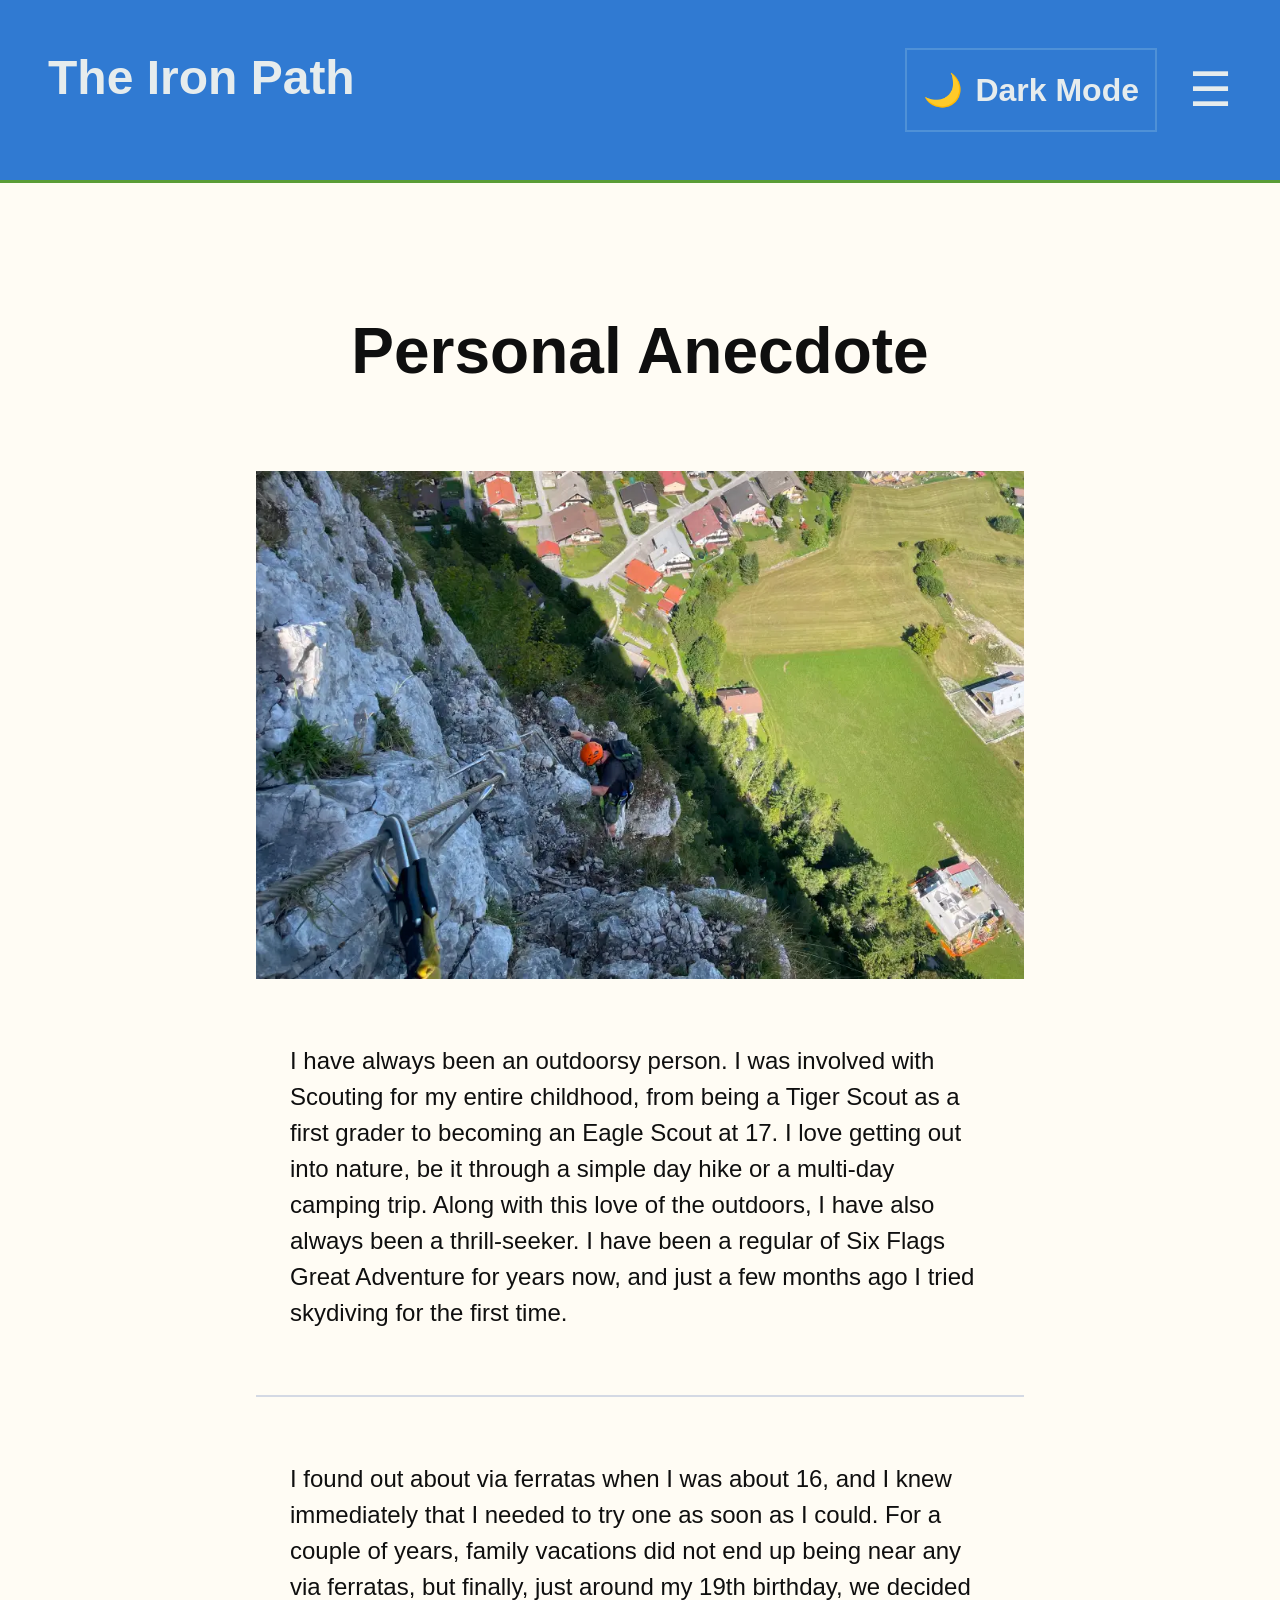
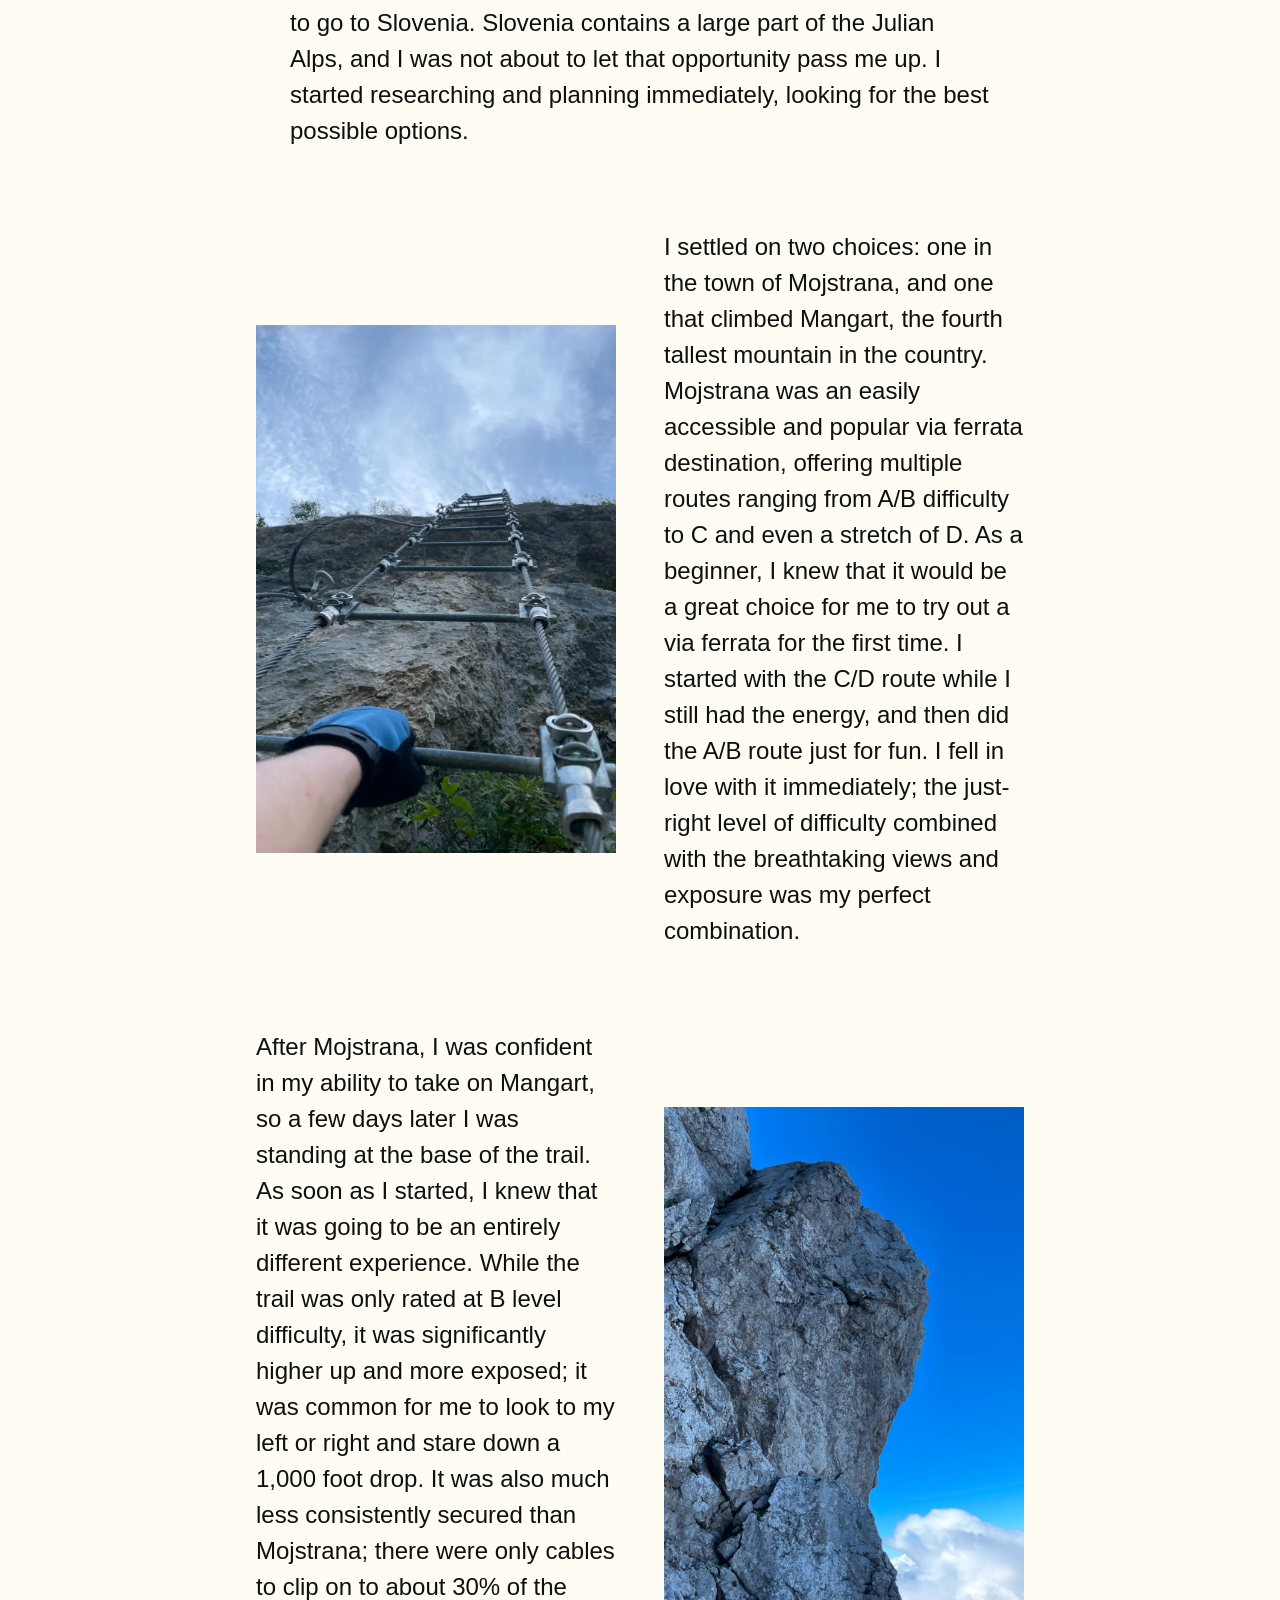
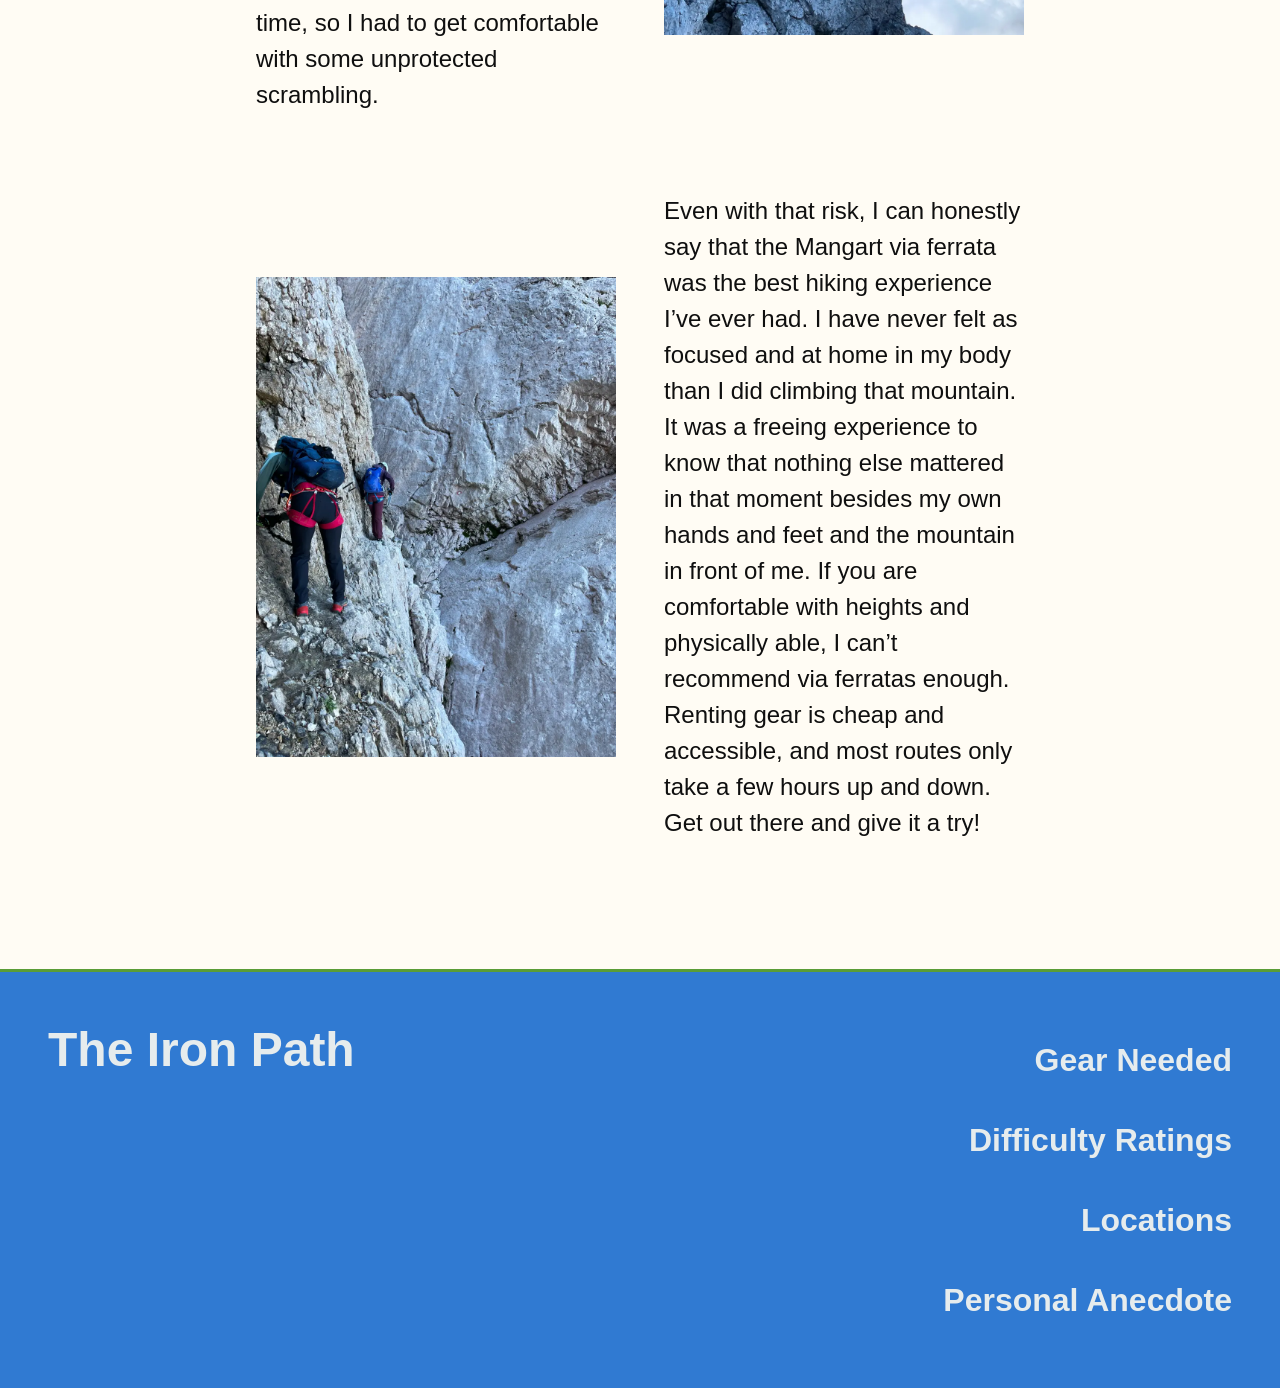
==== commit 5c08b265: "Bugfixing (h3 Errors, Dark/Light Mode FOUC Removal) Changed improper uses of h3 to avoid errors. Mov" ====
--- a/anecdote.html
+++ b/anecdote.html
@@ -10,10 +10,12 @@
 
     <!-- Main Stylesheet -->
     <link rel="stylesheet" href="css/main.css" />
+
+    <!-- Dark/Light Mode Preload-->
+    <script src="preload.js"></script>
   </head>
-</html>
   <body>
-    <!-- Header -->
+    <!-- ========== HEADER ========== -->
     <header class="header">
       <!-- Home Anchor -->
       <div class="header__brand">
@@ -22,61 +24,147 @@
 
       <!-- Hamburger dropdown -->
       <nav class="header__nav" aria-label="header-menu">
-        <button id="dark-mode-toggle" class="header__theme-toggle" aria-label="Toggle dark mode">
-          <span id="toggle-icon" class="header__theme-toggle__icon">🌙</span>
-          <span id="toggle-text" class="header__theme-toggle__text">Dark Mode</span>
-        </button>
+        <input
+          type="checkbox"
+          id="theme-toggle"
+          class="theme-toggle__input"
+          aria-label="Toggle dark mode"
+        />
+        <label for="theme-toggle" class="header__theme-toggle">
+          <span class="header__theme-toggle__icon"></span>
+          <span class="header__theme-toggle__text"></span>
+        </label>
 
         <input
           type="checkbox"
           id="hamburger-toggle"
           class="header__nav__toggle-input"
         />
-        <label for="hamburger-toggle" class="header__nav__toggle-button"></label>
+        <label
+          for="hamburger-toggle"
+          class="header__nav__toggle-button"
+        ></label>
 
         <ul class="header__nav__links nav__links">
-          <li><a class="header__nav__link nav__link" href="gear.html">Gear Needed</a></li>
-          <li><a class="header__nav__link nav__link" href="difficulty.html">Difficulty Ratings</a></li>
-          <li><a class="header__nav__link nav__link" href="locations.html">Locations</a></li>
-          <li><a class="header__nav__link nav__link" href="anecdote.html">Personal Anecdote</a></li>
+          <li>
+            <a class="header__nav__link nav__link" href="gear.html"
+              >Gear Needed</a
+            >
+          </li>
+          <li>
+            <a class="header__nav__link nav__link" href="difficulty.html"
+              >Difficulty Ratings</a
+            >
+          </li>
+          <li>
+            <a class="header__nav__link nav__link" href="locations.html"
+              >Locations</a
+            >
+          </li>
+          <li>
+            <a class="header__nav__link nav__link" href="anecdote.html"
+              >Personal Anecdote</a
+            >
+          </li>
         </ul>
       </nav>
     </header>
     <!-- End Header -->
 
-    <!-- Main Home Content -->
+    <!-- ========== MAIN CONTENT ========== -->
     <main>
-      <!-- Introduction -->
-      <section class="introduction-anecdote">
+      <!-- Introduction Section -->
+      <section class="introduction-anecdote u-flex-center-column">
         <h1>Personal Anecdote</h1>
-        <img src="images/anecdote/anecdote-1-mobile.webp" alt="Top-down view of a man scrambling up a via ferrata" class="introduction-anecdote__image">
+        <img
+          src="images/anecdote/anecdote-1-mobile.webp"
+          alt="Top-down view of a man scrambling up a via ferrata"
+          class="introduction-anecdote__image"
+        />
         <p>
-          I have always been an outdoorsy person. I was involved with Scouting for my entire childhood, from being a Tiger Scout as a first grader to becoming an Eagle Scout at 17. I love getting out into nature, be it through a simple day hike or a multi-day camping trip. Along with this love of the outdoors, I have also always been a thrill-seeker. I have been a regular of Six Flags Great Adventure for years now, and just a few months ago I tried skydiving for the first time.
+          I have always been an outdoorsy person. I was involved with Scouting
+          for my entire childhood, from being a Tiger Scout as a first grader to
+          becoming an Eagle Scout at 17. I love getting out into nature, be it
+          through a simple day hike or a multi-day camping trip. Along with this
+          love of the outdoors, I have also always been a thrill-seeker. I have
+          been a regular of Six Flags Great Adventure for years now, and just a
+          few months ago I tried skydiving for the first time.
         </p>
       </section>
 
-      <!-- Anecdote -->
+      <!-- ========== ANECDOTE SECTION ========== -->
       <section class="anecdote">
-        <p>I found out about via ferratas when I was about 16, and I knew immediately that I needed to try one as soon as I could. For a couple of years, family vacations did not end up being near any via ferratas, but finally, just around my 19th birthday, we decided to go to Slovenia. Slovenia contains a large part of the Julian Alps, and I was not about to let that opportunity pass me up. I started researching and planning immediately, looking for the best possible options.</p>
-
-        <div class="anecdote__section anecdote__section-1">
-          <img src="images/anecdote/anecdote-2-mobile.webp" alt="POV view looking up a ladder on a cliff" class="anecdote__section__image">
-          <p>I settled on two choices: one in the town of Mojstrana, and one that climbed Mangart, the fourth tallest mountain in the country. Mojstrana was an easily accessible and popular via ferrata destination, offering multiple routes ranging from A/B difficulty to C and even a stretch of D. As a beginner, I knew that it would be a great choice for me to try out a via ferrata for the first time. I started with the C/D route while I still had the energy, and then did the A/B route just for fun. I fell in love with it immediately; the just-right level of difficulty combined with the breathtaking views and exposure was my perfect combination.</p>
-        </div>
-
-        <div class="anecdote__section anecdote__section-2">
-          <img src="images/anecdote/anecdote-3-mobile.webp" alt="Side view of large monolith rock feature" class="anecdote__section__image">
-          <p>After Mojstrana, I was confident in my ability to take on Mangart, so a few days later I was standing at the base of the trail. As soon as I started, I knew that it was going to be an entirely different experience. While the trail was only rated at B level difficulty, it was significantly higher up and more exposed; it was common for me to look to my left or right and stare down a 1,000 foot drop. It was also much less consistently secured than Mojstrana; there were only cables to clip on to about 30% of the time, so I had to get comfortable with some unprotected scrambling.</p>
-        </div>
-
-        <div class="anecdote__section anecdote__section-3">
-          <img src="images/anecdote/anecdote-4-mobile.webp" alt="Two climbers traversing a narrow ledge" class="anecdote__section__image">
-          <p>Even with that risk, I can honestly say that the Mangart via ferrata was the best hiking experience I’ve ever had. I have never felt as focused and at home in my body than I did climbing that mountain. It was a freeing experience to know that nothing else mattered in that moment besides my own hands and feet and the mountain in front of me. If you are comfortable with heights and physically able, I can’t recommend via ferratas enough. Renting gear is cheap and accessible, and most routes only take a few hours up and down. Get out there and give it a try!</p>
+        <p>
+          I found out about via ferratas when I was about 16, and I knew
+          immediately that I needed to try one as soon as I could. For a couple
+          of years, family vacations did not end up being near any via ferratas,
+          but finally, just around my 19th birthday, we decided to go to
+          Slovenia. Slovenia contains a large part of the Julian Alps, and I was
+          not about to let that opportunity pass me up. I started researching
+          and planning immediately, looking for the best possible options.
+        </p>
+
+        <div class="anecdote__section anecdote__section-1 u-flex-center-column">
+          <img
+            src="images/anecdote/anecdote-2-mobile.webp"
+            alt="POV view looking up a ladder on a cliff"
+            class="anecdote__section__image"
+          />
+          <p>
+            I settled on two choices: one in the town of Mojstrana, and one that
+            climbed Mangart, the fourth tallest mountain in the country.
+            Mojstrana was an easily accessible and popular via ferrata
+            destination, offering multiple routes ranging from A/B difficulty to
+            C and even a stretch of D. As a beginner, I knew that it would be a
+            great choice for me to try out a via ferrata for the first time. I
+            started with the C/D route while I still had the energy, and then
+            did the A/B route just for fun. I fell in love with it immediately;
+            the just-right level of difficulty combined with the breathtaking
+            views and exposure was my perfect combination.
+          </p>
+        </div>
+
+        <div class="anecdote__section anecdote__section-2 u-flex-center-column">
+          <img
+            src="images/anecdote/anecdote-3-mobile.webp"
+            alt="Side view of large monolith rock feature"
+            class="anecdote__section__image"
+          />
+          <p>
+            After Mojstrana, I was confident in my ability to take on Mangart,
+            so a few days later I was standing at the base of the trail. As soon
+            as I started, I knew that it was going to be an entirely different
+            experience. While the trail was only rated at B level difficulty, it
+            was significantly higher up and more exposed; it was common for me
+            to look to my left or right and stare down a 1,000 foot drop. It was
+            also much less consistently secured than Mojstrana; there were only
+            cables to clip on to about 30% of the time, so I had to get
+            comfortable with some unprotected scrambling.
+          </p>
+        </div>
+
+        <div class="anecdote__section anecdote__section-3 u-flex-center-column">
+          <img
+            src="images/anecdote/anecdote-4-mobile.webp"
+            alt="Two climbers traversing a narrow ledge"
+            class="anecdote__section__image"
+          />
+          <p>
+            Even with that risk, I can honestly say that the Mangart via ferrata
+            was the best hiking experience I’ve ever had. I have never felt as
+            focused and at home in my body than I did climbing that mountain. It
+            was a freeing experience to know that nothing else mattered in that
+            moment besides my own hands and feet and the mountain in front of
+            me. If you are comfortable with heights and physically able, I can’t
+            recommend via ferratas enough. Renting gear is cheap and accessible,
+            and most routes only take a few hours up and down. Get out there and
+            give it a try!
+          </p>
         </div>
       </section>
     </main>
 
-    <!-- Footer -->
+    <!-- ========== FOOTER ========== -->
     <footer class="footer">
       <div class="footer__left">
         <!-- Home Anchor -->
@@ -89,15 +177,32 @@
         <!-- Footer navigation -->
         <nav class="footer__nav" aria-label="footer-menu">
           <ul class="footer__nav__links nav__links">
-            <li><a class="footer__nav__link nav__link" href="gear.html">Gear Needed</a></li>
-            <li><a class="footer__nav__link nav__link" href="difficulty.html">Difficulty Ratings</a></li>
-            <li><a class="footer__nav__link nav__link" href="locations.html">Locations</a></li>
-            <li><a class="footer__nav__link nav__link" href="anecdote.html">Personal Anecdote</a></li>
+            <li>
+              <a class="footer__nav__link nav__link" href="gear.html"
+                >Gear Needed</a
+              >
+            </li>
+            <li>
+              <a class="footer__nav__link nav__link" href="difficulty.html"
+                >Difficulty Ratings</a
+              >
+            </li>
+            <li>
+              <a class="footer__nav__link nav__link" href="locations.html"
+                >Locations</a
+              >
+            </li>
+            <li>
+              <a class="footer__nav__link nav__link" href="anecdote.html"
+                >Personal Anecdote</a
+              >
+            </li>
           </ul>
         </nav>
       </div>
     </footer>
     <!-- End Footer -->
+
+    <script src="main.js"></script>
   </body>
-  <script src="main.js"></script>
-</html>+</html>
--- a/css/main.css
+++ b/css/main.css
@@ -2,56 +2,73 @@
 /**/
 /**/
 /**/
-/* ============= TABLE OF CONTENTS ============= */
+/* ================================= */
+/* TABLE OF CONTENTS */
+/* ================================= */
 /* 01. CSS VARIABLES (COLORS, SPACING, SIZING) */
 /* 02. FONT FACES */
-/* 03. BASE STYLES (BODY, MAIN, LAYOUT) */
-/* 04. TYPOGRAPHY (HEADINGS, TEXT, LABELS) */
-/* 05. BUTTONS AND INTERACTIVE ELEMENTS */
-/* 06. HEADER AND FOOTER */
-/* 07. HOME PAGE ELEMENTS */
-/* 08. GEAR PAGE ELEMENTS */
-/* 09. DIFFICULTY PAGE ELEMENTS */
-/* 10. LOCATIONS PAGE ELEMENTS */
-/* 11. ANECDOTE PAGE ELEMENTS */
-/* 12. HELPERS */
-/* 13. JS STATES */
+/* 03. UTILITY CLASSES */
+/* 04. BASE STYLES */
+/* 05. TYPOGRAPHY */
+/* 06. HEADER & NAVIGATION */
+/* 07. HOME PAGE: HERO & INTRODUCTION */
+/* 08. HOME PAGE: LEARN MORE SECTION */
+/* 09. GEAR PAGE */
+/* 10. DIFFICULTY PAGE */
+/* 11. LOCATIONS PAGE */
+/* 12. ANECDOTE PAGE */
+/* 13. DARK MODE */
+/* ================================= */
 /**/
 
-/* ============= CSS VARIABLES (COLORS, SPACING, SIZING) ============= */
+/* ================================= */
+/* CSS VARIABLES (COLORS, SPACING, SIZING) */
+/* ================================= */
 :root {
-  /* COLORS */
+  /* ---------- COLORS ---------- */
+
   --color-warm-off-white: #fffcf4;
   --color-cool-off-white: #e6eced;
   --color-off-black: #0f0f0f;
   --color-dark-grey: #1a1f28;
+
   --color-mid-blue-dark: #307ad2;
   --color-mid-blue-light: #4c91e9;
+
   --color-light-blue-dark: #4f91d7;
   --color-light-blue-light: #66a0e3;
+
   --color-green-dark: #5a9d37;
   --color-green-light: #5bc755;
+
   --color-grey-dark: #7c8493;
   --color-grey-light: #9ca3af;
+
   --color-light-grey-dark: #d4d9e4;
   --color-light-grey-light: #cbd1dd;
 
+  /* ---------- SEMANTIC COLORS ---------- */
+
   --color-background: var(--color-warm-off-white);
+
   --text-on-page: var(--color-off-black);
   --text-on-header: var(--color-cool-off-white);
   --text-on-card: var(--color-off-black);
   --text-light: var(--color-cool-off-white);
+
   --color-accent-1: var(--color-mid-blue-dark);
   --color-accent-1-light: var(--color-light-blue-dark);
   --color-accent-2: var(--color-green-dark);
   --color-accent-3: var(--color-grey-dark);
   --color-accent-3-light: var(--color-light-grey-dark);
 
-  /* FONT FAMILIES */
+  /* ---------- FONTS ---------- */
+
   --font-family-body: "Aleo", sans-serif;
   --font-family-headings: "Montserrat", sans-serif;
 
-  /* FONT SIZES*/
+  /* ---------- FONT SIZES ---------- */
+
   --font-xsm: 0.75rem;
   --font-sm: 0.875rem;
   --font-med: 1rem;
@@ -59,15 +76,19 @@
   --font-xlrg: 1.5rem;
   --font-2xlrg: 2rem;
   --font-3xlrg: 2.5rem;
+
   --font-line-height: 1.625;
 
-  /* HEADING SIZES*/
+  /* ---------- HEADING SIZES ---------- */
+
   --heading-3: 1.5rem;
   --heading-2: 2rem;
   --heading-1: 3rem;
+
   --heading-line-height: 1.25;
 
-  /* SPACING SYSTEM*/
+  /* ---------- SPACING SYSTEM ---------- */
+
   --space-2xsm: 0.25rem;
   --space-xsm: 0.5rem;
   --space-sm: 0.75rem;
@@ -77,28 +98,34 @@
   --space-2xlrg: 3rem;
   --space-section: 4.5rem;
 
-  /* BORDER RADIUS (rounded corners) */
+  /* ---------- BORDER RADIUS ---------- */
+
   --radius-sm: 0.25rem;
   --radius-med: 0.5rem;
   --radius-lrg: 0.75rem;
   --radius-xlrg: 1rem;
 
-  /* BORDER WIDTHS */
+  /* ---------- BORDER WIDTH ---------- */
+
   --border-thin: 1px;
   --border-med: 2px;
   --border-thick: 3px;
 
-  /* COMPONENT SIZING */
+  /* ---------- LAYOUT ---------- */
+
   --layout-width: 80vw;
   --layout-max-width: 400px;
+
   --hero-text-maxwidth: 400px;
   --hero-height: 570px;
+
   --learn-more__tile-min-height: 280px;
 }
 
 @media (min-width: 768px) {
   :root {
-    /* FONT SIZES*/
+    /* ---------- FONT SIZES ---------- */
+
     --font-xsm: 0.875rem;
     --font-sm: 1rem;
     --font-med: 1.25rem;
@@ -108,13 +135,15 @@
     --font-3xlrg: 3rem;
     --font-line-height: 1.5;
 
-    /* HEADING SIZES*/
+    /* ---------- HEADING SIZES ---------- */
+
     --heading-3: 2rem;
     --heading-2: 2.75rem;
     --heading-1: 3.5rem;
     --heading-line-height: 1.25;
 
-    /* SPACING SYSTEM*/
+    /* ---------- SPACING SYSTEM ---------- */
+
     --space-2xsm: 0.5rem;
     --space-xsm: 0.75rem;
     --space-sm: 1rem;
@@ -124,11 +153,8 @@
     --space-2xlrg: 4rem;
     --space-section: 6rem;
 
-    /* BORDER RADIUS (rounded corners) */
-
-    /* BORDER WIDTHS */
-
-    /* COMPONENT SIZING */
+    /* ---------- LAYOUT ---------- */
+
     --layout-width: 75vw;
     --layout-max-width: 700px;
     --hero-text-maxwidth: 600px;
@@ -138,7 +164,8 @@
 
 @media (min-width: 1200px) {
   :root {
-    /* FONT SIZES*/
+    /* ---------- FONT SIZES ---------- */
+
     --font-xsm: 1rem;
     --font-sm: 1.25rem;
     --font-med: 1.5rem;
@@ -148,13 +175,15 @@
     --font-3xlrg: 4rem;
     --font-line-height: 1.5;
 
-    /* HEADING SIZES*/
+    /* ---------- HEADING SIZES ---------- */
+
     --heading-3: 2.5rem;
     --heading-2: 3.5rem;
     --heading-1: 4rem;
     --heading-line-height: 1.25;
 
-    /* SPACING SYSTEM*/
+    /* ---------- SPACING SYSTEM ---------- */
+
     --space-2xsm: 0.75rem;
     --space-xsm: 1rem;
     --space-sm: 1.5rem;
@@ -164,11 +193,8 @@
     --space-2xlrg: 5rem;
     --space-section: 8rem;
 
-    /* BORDER RADIUS (rounded corners) */
-
-    /* BORDER WIDTHS */
-
-    /* COMPONENT SIZING */
+    /* ---------- LAYOUT ---------- */
+
     --layout-width: 60vw;
     --layout-max-width: 1100px;
     --hero-text-maxwidth: 700px;
@@ -177,7 +203,9 @@
   }
 }
 
-/* ============= FONT FACES ============= */
+/* ================================= */
+/* FONT FACES */
+/* ================================= */
 @font-face {
   font-family: "Aleo";
   src: url("../fonts/Aleo/Aleo-VariableFont_wght.ttf") format("truetype");
@@ -191,7 +219,36 @@
   font-weight: 100 900;
 }
 
-/* ============= BASE STYLES (BODY, MAIN, LAYOUT) ============= */
+/* ================================= */
+/* UTILITY CLASSES */
+/* ================================= */
+
+/* Frequently reused vertical flex layout */
+.u-flex-center-column {
+  display: flex;
+  flex-direction: column;
+  align-items: center;
+}
+
+.fill-green {
+  background-color: var(--color-accent-2);
+}
+
+.fill-grey {
+  background-color: var(--color-accent-3);
+}
+
+.outline-blue {
+  border-color: var(--color-accent-1);
+}
+
+.outline-green {
+  border-color: var(--color-accent-2);
+}
+
+/* ================================= */
+/* BASE STYLES */
+/* ================================= */
 *,
 *::before,
 *::after {
@@ -202,6 +259,7 @@
   margin: 0;
   padding: 0;
 
+  width: 100%;
   overflow-x: hidden;
 
   background-color: var(--color-background);
@@ -219,7 +277,9 @@
   margin-bottom: var(--space-section);
 }
 
-/* ============= TYPOGRAPHY (HEADINGS, TEXT, LABELS) ============= */
+/* ================================= */
+/* TYPOGRAPHY */
+/* ================================= */
 p,
 a,
 label {
@@ -321,9 +381,9 @@
   }
 }
 
-/* ============= BUTTONS AND INTERACTIVE ELEMENTS ============= */
-
-/* ============= HEADER AND FOOTER ============= */
+/* ================================= */
+/* HEADER & NAVIGATION */
+/* ================================= */
 
 header,
 footer {
@@ -346,57 +406,21 @@
 }
 
 header {
+  position: relative;
+
   display: flex;
   flex-direction: row;
   justify-content: space-between;
   height: fit-content;
+
   padding: var(--space-lrg);
-  position: relative;
 
   border-bottom: var(--border-thick) solid var(--color-accent-2);
 }
 
-/* Theme Toggle Button */
-.header__theme-toggle {
-  background: none;
-  border: var(--border-thin) solid var(--color-accent1-light);
-  cursor: pointer;
-  display: flex;
-  align-items: center;
-  gap: var(--space-2xsm);
-  padding: var(--space-xsm) var(--space-sm);
-  color: var(--text-on-header);
-  font-size: var(--font-lrg);
-  font-family: var(--font-family-body);
-  transition:
-    transform 0.2s ease,
-    opacity 0.2s ease;
-  margin-right: var(--space-med);
-}
-
-.header__theme-toggle__icon {
-  font-size: var(--font-lrg);
-  display: inline-block;
-}
-
-.header__theme-toggle__text {
-  white-space: nowrap;
-}
-
-@media (max-width: 500px) {
-  .header__theme-toggle__text {
-    display: none;
-  }
-
-  .header__theme-toggle {
-    margin-right: var(--space-xsm);
-  }
-}
-
-@media (max-width: 370px) {
-  .header__theme-toggle {
-    margin-right: 0;
-  }
+/* Theme Toggle Checkbox */
+.theme-toggle__input {
+  display: none;
 }
 
 .header__nav__toggle-input {
@@ -487,25 +511,27 @@
   }
 }
 
-/* ============= HOME PAGE ELEMENTS ============= */
+/* ================================= */
+/* HOME PAGE: HERO & INTRODUCTION */
+/* ================================= */
 
 /* Hero Section */
 .hero {
   position: relative;
   z-index: 100;
 
+  display: flex;
+  justify-content: center;
+
+  width: 100vw;
+  min-height: var(--hero-height);
+
+  padding: var(--space-xlrg) var(--space-med);
+
   background-image: url(../images/index/hero-mobile.webp);
   background-size: cover;
   background-position: center;
   background-repeat: no-repeat;
-
-  width: 100vw;
-  min-height: var(--hero-height);
-
-  display: flex;
-  justify-content: center;
-
-  padding: var(--space-xlrg) var(--space-med);
 }
 
 .hero__text {
@@ -514,13 +540,19 @@
   text-shadow: 3px 3px 5px rgba(0, 0, 0, 0.6);
 
   h1,
-  h3 {
+  h2 {
     color: var(--text-light);
   }
 
   h1 {
     margin-top: 0;
     margin-bottom: var(--space-sm);
+  }
+
+  h2 {
+    font-size: var(--heading-3);
+    margin-bottom: var(--space-sm);
+    padding-bottom: var(--space-2xsm);
   }
 }
 
@@ -548,12 +580,14 @@
   display: grid;
   grid-template-rows: 1fr 1fr;
   gap: var(--space-med);
+
+  height: 100%;
 }
 
 .introduction-home__image--tall {
   grid-column: 2;
   grid-row: 2;
-  align-self: stretch;
+  height: 100%;
 }
 
 .introduction-home__image {
@@ -596,7 +630,9 @@
   }
 }
 
-/* Learn More */
+/* ================================= */
+/* HOME PAGE: LEARN MORE SECTION */
+/* ================================= */
 .learn-more {
   display: flex;
   flex-direction: column;
@@ -609,8 +645,8 @@
 }
 
 .trail-accent {
+  width: 80%;
   margin-bottom: var(--space-xlrg);
-  width: 80%;
 }
 
 .learn-more__grid {
@@ -620,13 +656,17 @@
 }
 
 .learn-more__tile {
+  position: relative;
+
   display: grid;
   grid-template-columns: 80% 20%;
+
+  width: 100%;
+  min-height: var(--learn-more__tile-min-height);
+
   border-style: solid;
   border-width: var(--border-med);
-  min-height: var(--learn-more__tile-min-height);
-
-  position: relative;
+
   background-size: cover;
   background-position: center;
   background-repeat: no-repeat;
@@ -640,12 +680,14 @@
 }
 
 .learn-more__tile__text {
-  display: flex;
-  flex-direction: column;
-  justify-content: space-between;
-  padding: var(--space-sm);
   position: relative;
   z-index: 1;
+
+  display: flex;
+  flex-direction: column;
+  justify-content: space-between;
+
+  padding: var(--space-sm);
 
   h3 {
     text-align: left;
@@ -659,11 +701,16 @@
 }
 
 .learn-more__tile__arrow {
+  position: relative;
+  z-index: 1;
+
   display: flex;
   align-items: center;
   justify-content: center;
-  position: relative;
-  z-index: 1;
+}
+
+.learn-more__tile__arrow__icon {
+  color: var(--text-light);
 }
 
 .learn-more__tile--gear {
@@ -708,13 +755,9 @@
   }
 }
 
-/* ============= GEAR PAGE ELEMENTS ============= */
-.introduction-gear {
-  display: flex;
-  flex-direction: column;
-  align-items: center;
-}
-
+/* ================================= */
+/* GEAR PAGE */
+/* ================================= */
 .gear-list {
   display: flex;
   flex-direction: column;
@@ -742,6 +785,7 @@
 
 .gear-list__item__media__image {
   width: 80%;
+
   border-width: var(--border-med);
   border-style: solid;
 }
@@ -765,7 +809,9 @@
 .gear-list__item__cost__tile {
   display: flex;
   flex-direction: column;
+
   padding: var(--space-med) var(--space-lrg);
+
   background-color: var(--color-accent-3-light);
 
   p {
@@ -776,8 +822,8 @@
 }
 
 .gear-list__item__price {
+  text-align: center;
   font-size: var(--font-3xlrg);
-  text-align: center;
 }
 
 @media (min-width: 768px) {
@@ -804,13 +850,9 @@
   }
 }
 
-/* ============= DIFFICULTY PAGE ELEMENTS ============= */
-.introduction-difficulty {
-  display: flex;
-  flex-direction: column;
-  align-items: center;
-}
-
+/* ================================= */
+/* DIFFICULTY PAGE */
+/* ================================= */
 .difficulty-scale {
   display: flex;
   flex-direction: column;
@@ -841,13 +883,20 @@
   display: flex;
   flex-direction: column;
   align-items: center;
+
   padding: var(--space-xsm) var(--space-sm);
+
   background-color: var(--color-accent-1);
 
-  h3 {
+  .letter-level {
+    font-size: var(--heading-3);
     margin-bottom: var(--space-2xsm);
     padding: 0;
     color: var(--text-light);
+    font-family: var(--font-family-headings);
+    line-height: var(--heading-line-height);
+    text-align: center;
+    font-weight: 700;
   }
 }
 
@@ -855,9 +904,9 @@
   background-color: var(--color-accent-1-light);
 
   h2 {
-    font-size: var(--font-3xlrg);
     height: fit-content;
     padding: var(--space-2xsm) var(--space-lrg);
+    font-size: var(--font-3xlrg);
     font-weight: 800;
     color: var(--text-light);
   }
@@ -871,6 +920,7 @@
 
 .difficulty-scale__level__image {
   width: 100%;
+
   border-width: var(--border-med);
   border-style: solid;
 }
@@ -891,13 +941,15 @@
   .difficulty-scale__level__heading__letter-tile {
     padding: var(--space-2xsm) var(--space-xsm);
 
-    h3 {
+    .letter-level {
       margin-bottom: 0;
     }
   }
 }
 
-/* ============= LOCATIONS PAGE ELEMENTS ============= */
+/* ================================= */
+/* LOCATIONS PAGE */
+/* ================================= */
 
 .locations {
   display: flex;
@@ -905,15 +957,10 @@
   gap: var(--space-section);
 }
 
-.introduction-locations {
-  display: flex;
-  flex-direction: column;
-  align-items: center;
-}
-
 .introduction-locations__image {
+  width: 80%;
   margin-bottom: var(--space-lrg);
-  width: 80%;
+
   border-width: var(--border-thick);
   border-style: solid;
 }
@@ -937,6 +984,7 @@
 
 .locations__item__content__image {
   width: 100%;
+
   border-width: var(--border-med);
   border-style: solid;
 }
@@ -967,31 +1015,22 @@
   }
 }
 
-/* ============= ANECDOTE PAGE ELEMENTS ============= */
+/* ================================= */
+/* ANECDOTE PAGE */
+/* ================================= */
 
 .anecdote {
   display: flex;
   flex-direction: column;
+  align-items: center;
   gap: var(--space-xlrg);
-  align-items: center;
-}
-
-.introduction-anecdote {
-  display: flex;
-  flex-direction: column;
-  align-items: center;
-}
-
-.anecdote__section {
-  display: flex;
-  flex-direction: column;
-  align-items: center;
 }
 
 .introduction-anecdote {
   padding-bottom: var(--space-xlrg);
+  margin-bottom: var(--space-xlrg);
+
   border-bottom: var(--border-med) solid var(--color-accent-3-light);
-  margin-bottom: var(--space-xlrg);
 }
 
 .introduction-anecdote__image,
@@ -1036,34 +1075,17 @@
   }
 }
 
-/* ============= HELPERS ============= */
-
-.fill-dark-blue {
-  background-color: var(--color-accent-1);
-}
-
-.fill-light-blue {
-  background-color: var(--color-accent-1-light);
-}
-
-.fill-green {
-  background-color: var(--color-accent-2);
-}
-
-.fill-grey {
-  background-color: var(--color-accent-3);
-}
-
-.outline-blue {
-  border-color: var(--color-accent-1);
-}
-
-.outline-green {
-  border-color: var(--color-accent-2);
-}
-
-/* ============= JS STATES ============= */
-body.darkmode {
+/* ================================= */
+/* DARK MODE - CSS-ONLY WITH CHECKBOX */
+/* ================================= */
+
+/* Hidden checkbox for theme toggle */
+.theme-toggle__input {
+  display: none;
+}
+
+/* Apply dark mode when html has dark class (persists across pages) */
+html.dark {
   --color-background: var(--color-dark-grey);
   --text-on-page: var(--color-cool-off-white);
   --color-accent-1: var(--color-mid-blue-light);
@@ -1072,3 +1094,83 @@
   --color-accent-3: var(--color-grey-light);
   --color-accent-3-light: var(--color-light-grey-light);
 }
+
+/* Fallback: Apply dark mode based on system preference */
+@media (prefers-color-scheme: dark) {
+  html:not(.dark) {
+    --color-background: var(--color-dark-grey);
+    --text-on-page: var(--color-cool-off-white);
+    --color-accent-1: var(--color-mid-blue-light);
+    --color-accent-1-light: var(--color-light-blue-light);
+    --color-accent-2: var(--color-green-light);
+    --color-accent-3: var(--color-grey-light);
+    --color-accent-3-light: var(--color-light-grey-light);
+  }
+}
+
+/* Theme toggle label styling */
+.header__theme-toggle {
+  display: flex;
+  align-items: center;
+  gap: var(--space-2xsm);
+
+  margin-right: var(--space-med);
+  padding: var(--space-xsm) var(--space-xsm);
+
+  border: var(--border-med) solid var(--color-accent-1-light);
+  background: none;
+  cursor: pointer;
+
+  font-family: var(--font-family-body);
+  font-size: var(--font-lrg);
+  color: var(--text-on-header);
+}
+
+.header__theme-toggle:hover {
+  opacity: 0.8;
+}
+
+/* Icon updates via CSS content */
+.header__theme-toggle__icon {
+  display: inline-block;
+  font-size: var(--font-lrg);
+  min-width: 1.25rem;
+}
+
+.header__theme-toggle__icon::before {
+  content: "🌙";
+}
+
+.theme-toggle__input:checked ~ label .header__theme-toggle__icon::before {
+  content: "☀️";
+}
+
+/* Text label updates via CSS content */
+.header__theme-toggle__text {
+  white-space: nowrap;
+}
+
+.header__theme-toggle__text::after {
+  content: "Dark Mode";
+}
+
+.theme-toggle__input:checked ~ label .header__theme-toggle__text::after {
+  content: "Light Mode";
+}
+
+/* Responsive: Hide text on smaller screens */
+@media (max-width: 500px) {
+  .header__theme-toggle__text {
+    display: none;
+  }
+
+  .header__theme-toggle {
+    margin-right: var(--space-xsm);
+  }
+}
+
+@media (max-width: 370px) {
+  .header__theme-toggle {
+    margin-right: 0;
+  }
+}
